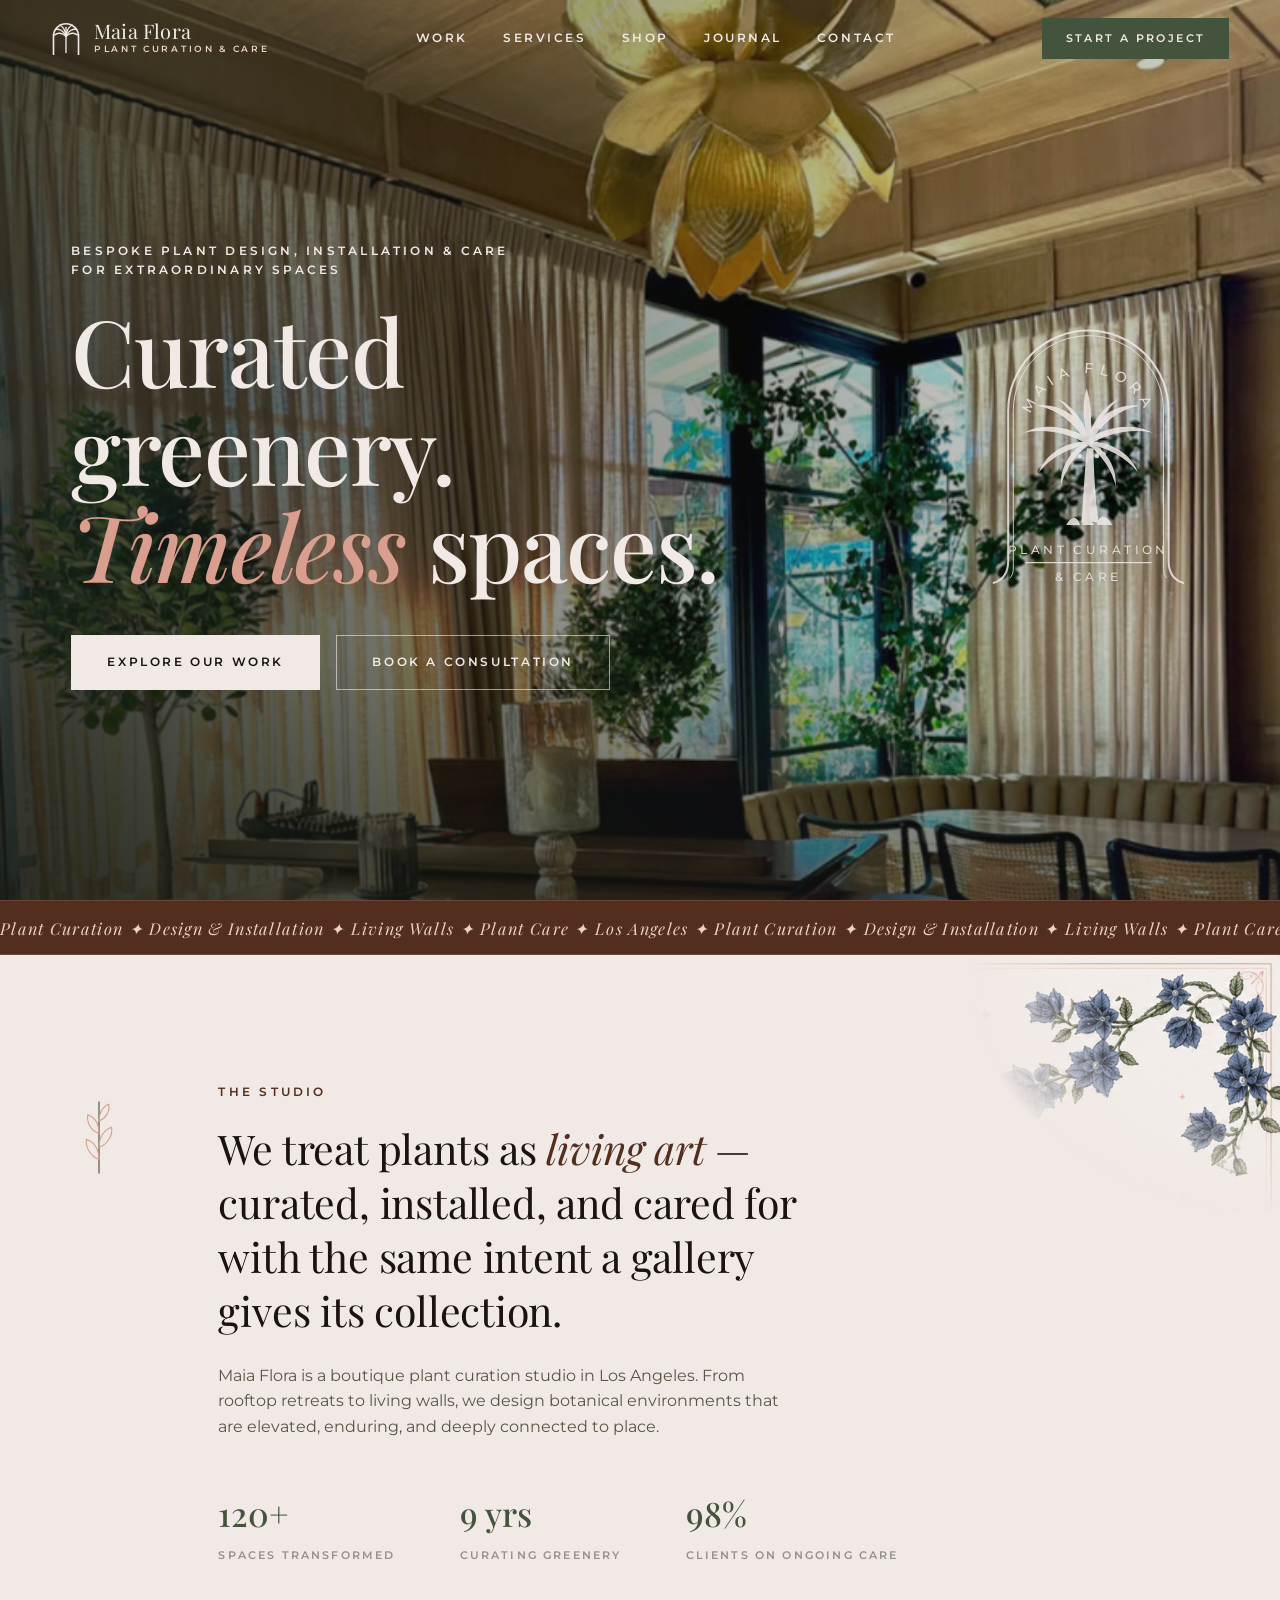
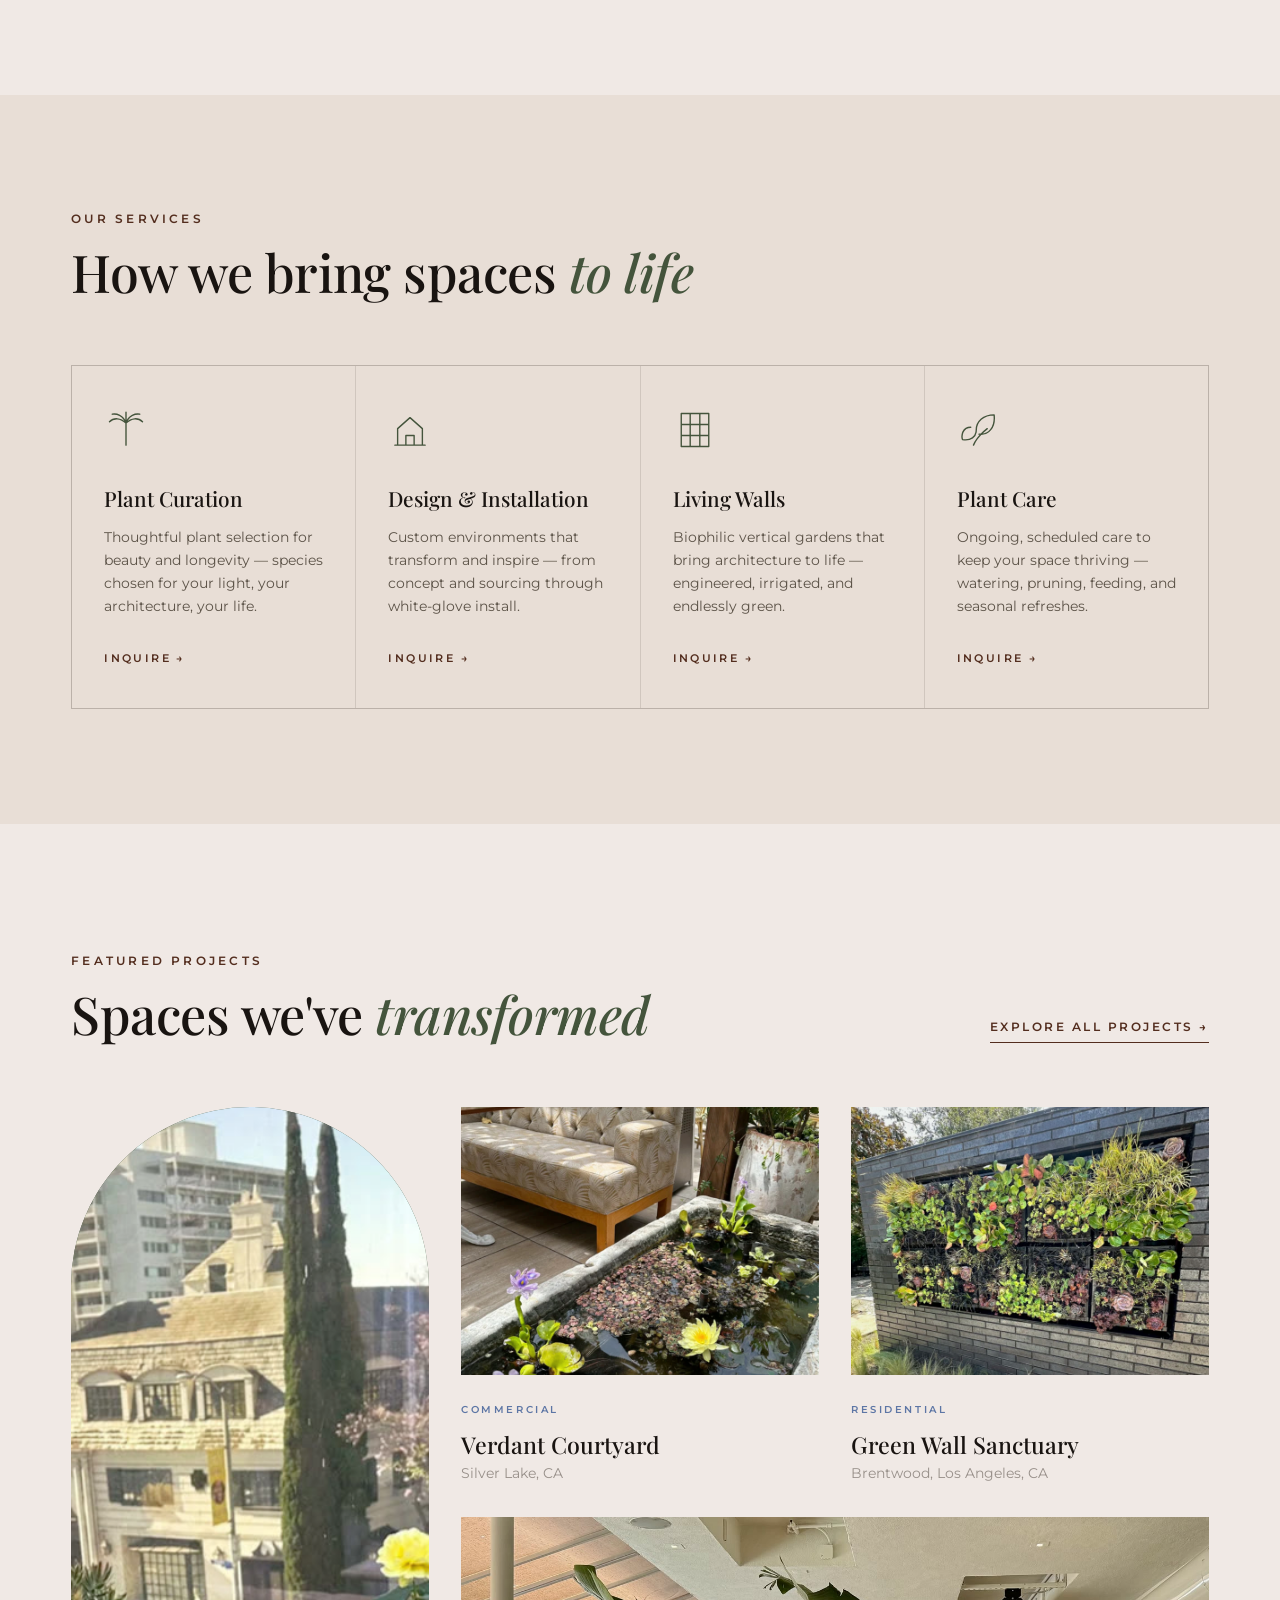
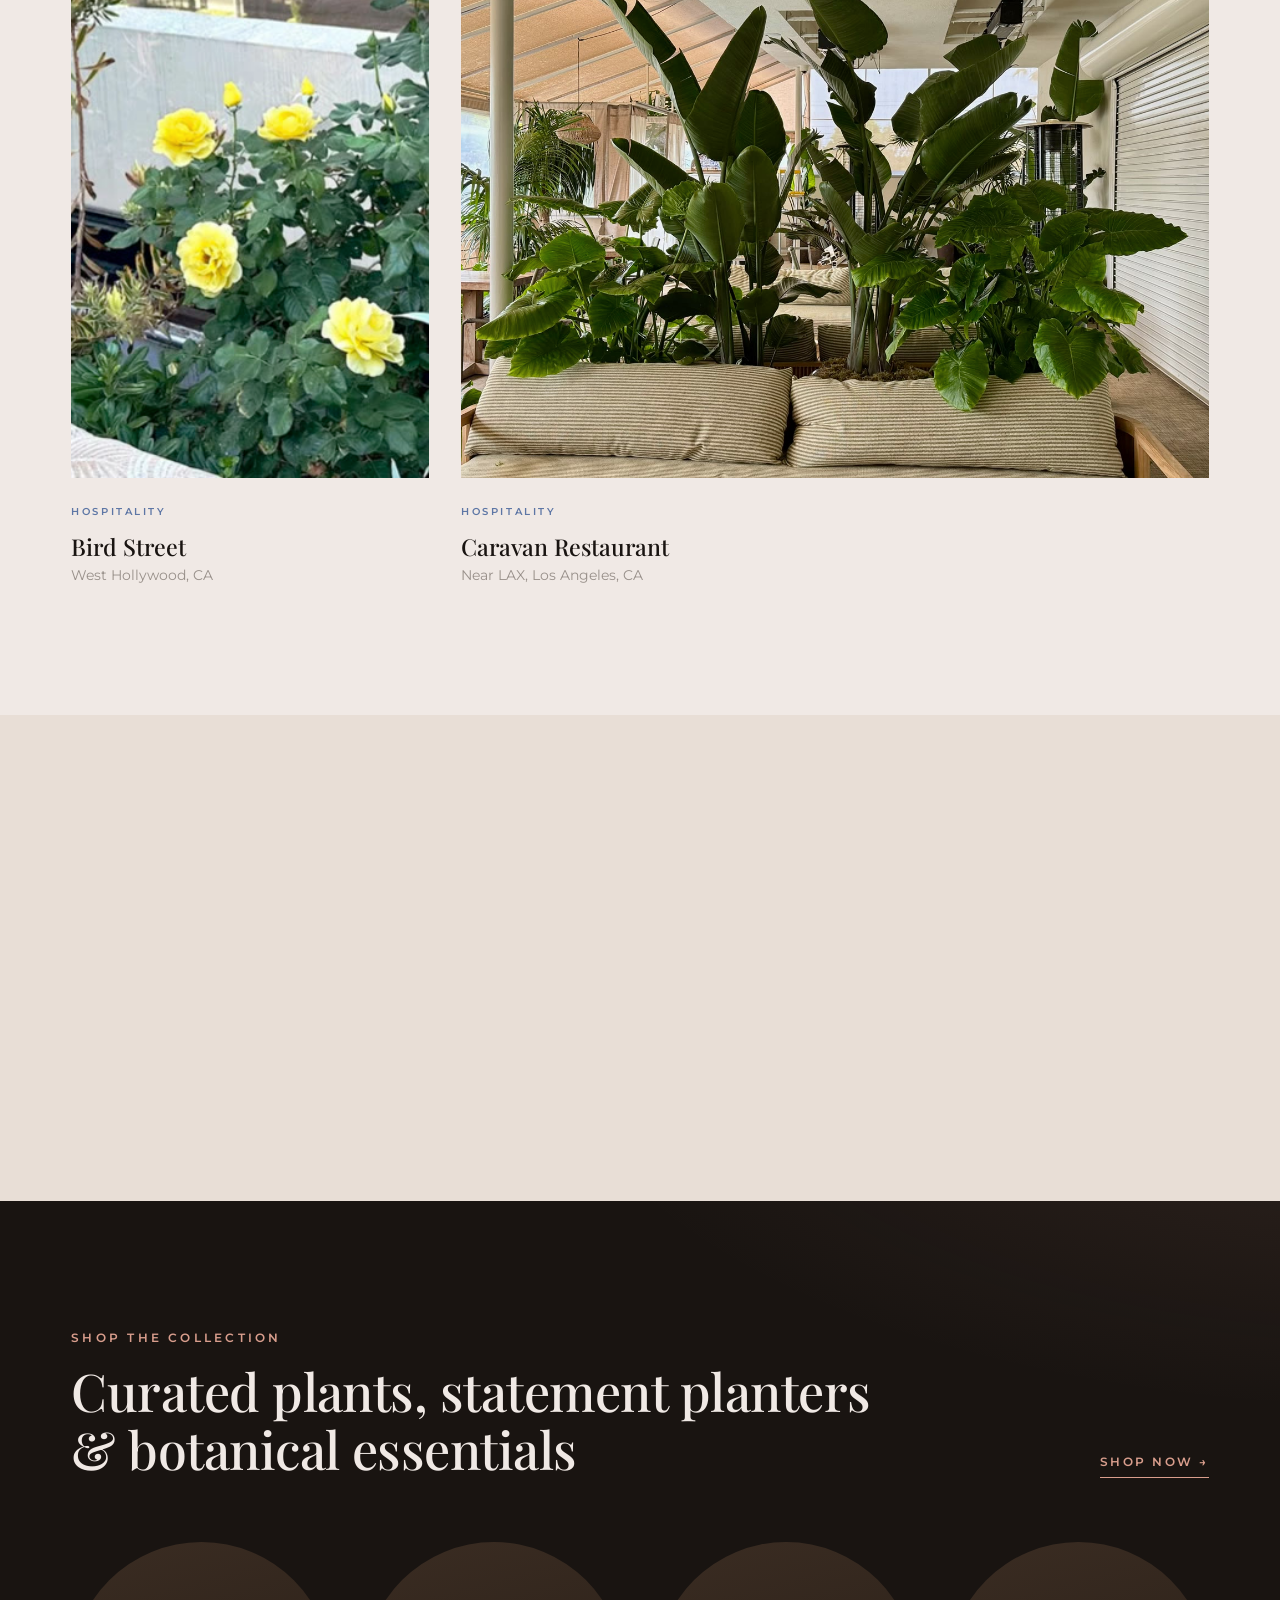
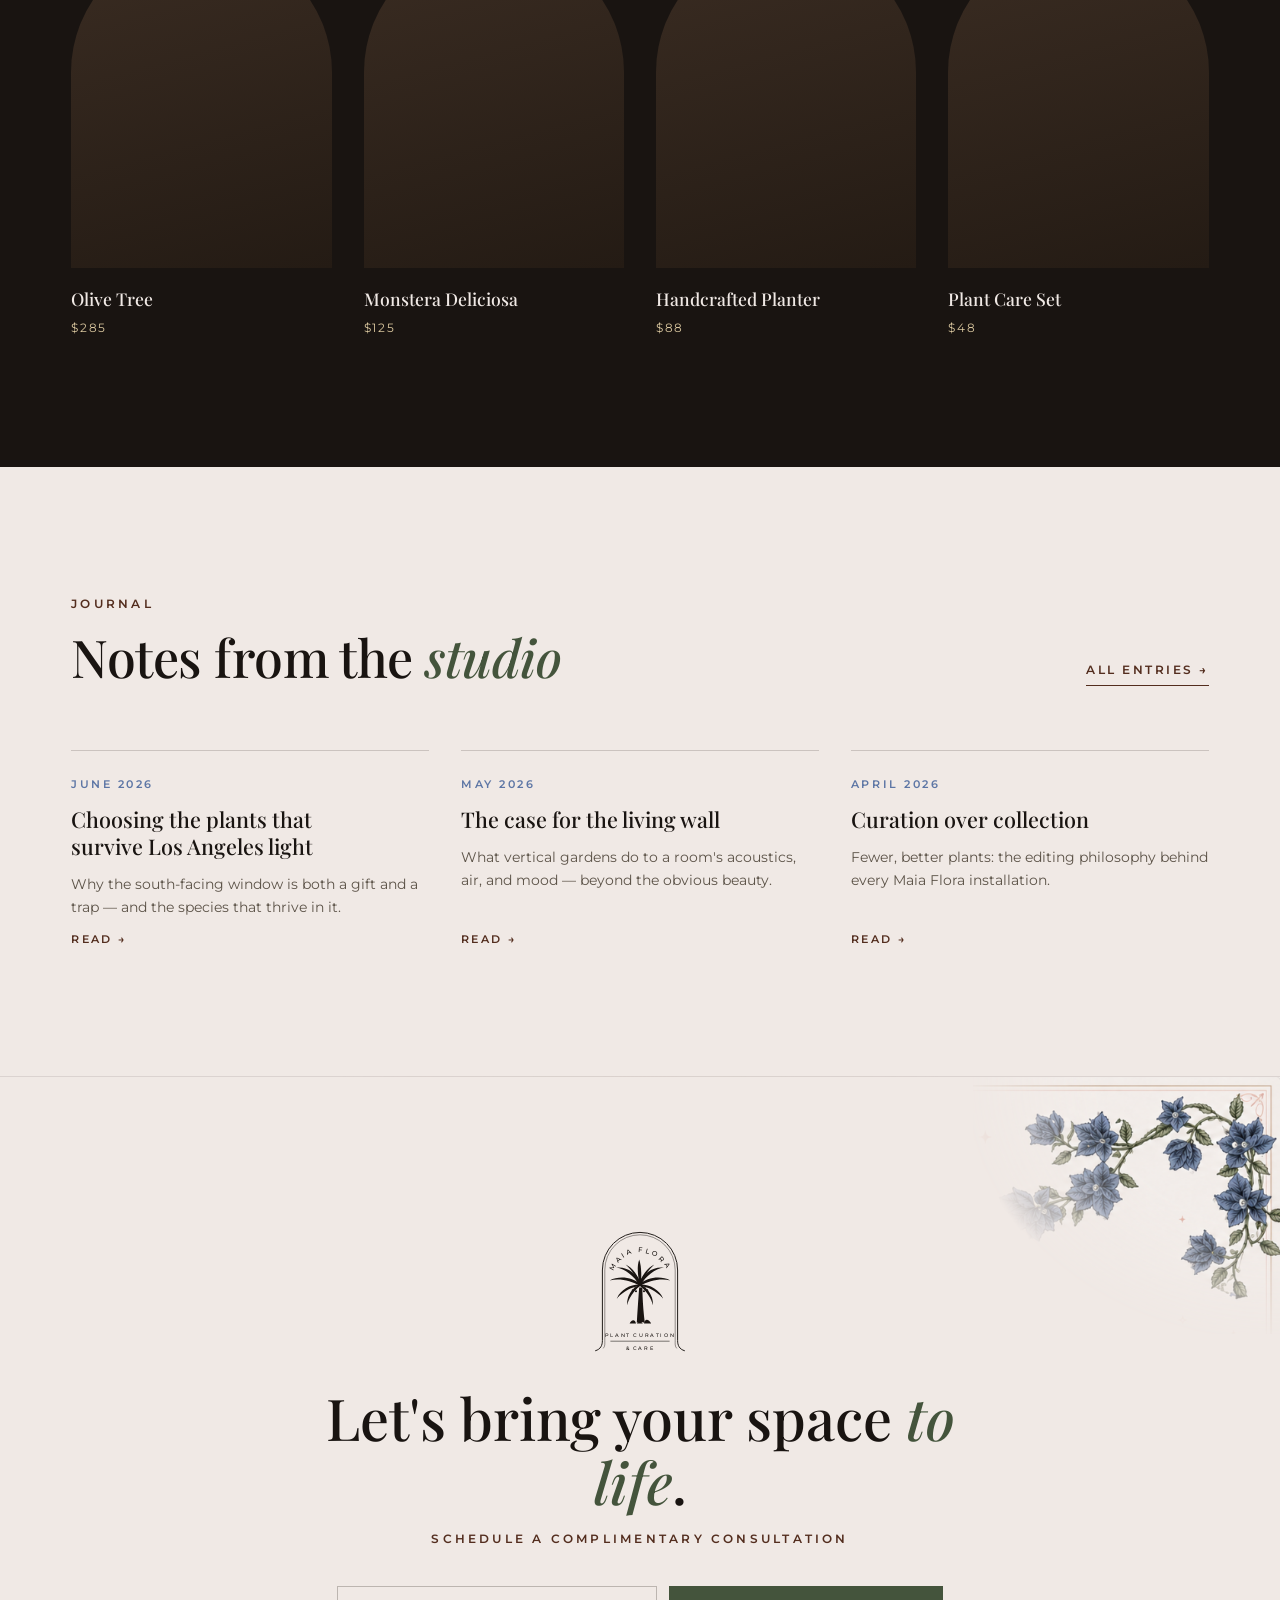
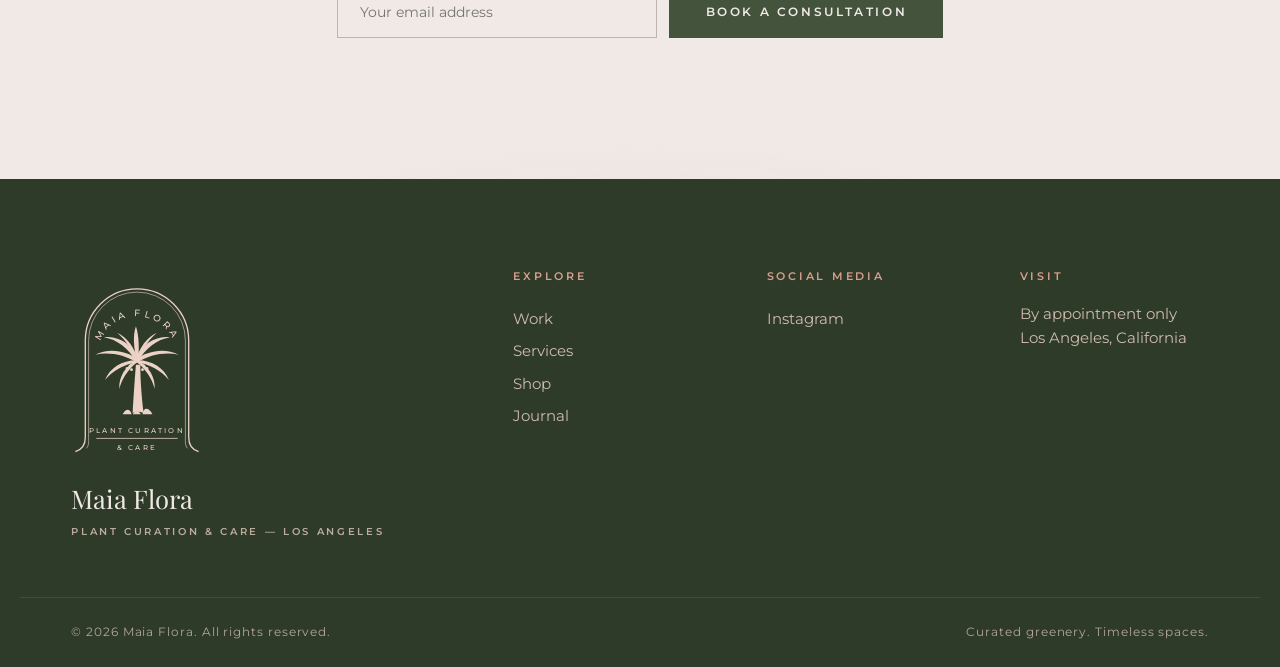
==== index.html @ 41321fb3 "Deploy Maia Flora site — 2026-08-03 21:53" ====
<!DOCTYPE html>
<html lang="en">
<head>
<meta charset="UTF-8">
<meta name="viewport" content="width=device-width, initial-scale=1.0">
<title>Maia Flora — Plant Curation &amp; Care</title>
<meta name="description" content="Bespoke plant design, installation & care for extraordinary spaces. Los Angeles plant curation studio.">
<link rel="preconnect" href="https://fonts.googleapis.com">
<link rel="preconnect" href="https://fonts.gstatic.com" crossorigin>
<link href="https://fonts.googleapis.com/css2?family=Playfair+Display:ital,wght@0,400;0,500;0,600;1,400;1,500&family=Montserrat:wght@400;500;600&display=swap" rel="stylesheet">
<link rel="stylesheet" href="css/style.css?v=11">
<link rel="icon" type="image/svg+xml" href='data:image/svg+xml,<svg xmlns="http://www.w3.org/2000/svg" viewBox="0 0 48 60"><path d="M4 56 V26 A20 20 0 0 1 44 26 V56" fill="none" stroke="%236b3324" stroke-width="3"/><line x1="24" y1="52" x2="24" y2="26" stroke="%236b3324" stroke-width="3"/><path d="M24 26 C18 20 10 20 6 24 M24 26 C30 20 38 20 42 24 M24 26 C20 16 12 14 8 15 M24 26 C28 16 36 14 40 15 M24 26 C23 16 18 10 14 8 M24 26 C25 16 30 10 34 8 M24 26 L24 12" stroke="%236b3324" stroke-width="2.4" fill="none" stroke-linecap="round"/></svg>'>
</head>
<body>

<!-- ═══════════ SVG ASSET LIBRARY ═══════════ -->
<svg width="0" height="0" style="position:absolute" aria-hidden="true">
  <defs>
    <!-- Full brand badge: arch, arched wordmark, palm, descriptor -->
    <symbol id="mf-badge" viewBox="0 0 240 352">
      <path d="M8 332 C22 328 26 318 26 306 L26 130 A94 94 0 0 1 214 130 L214 306 C214 318 218 328 232 332" fill="none" stroke="currentColor" stroke-width="2.4"/>
      <path d="M28 326 C33 321 32 314 32 306 L32 130 A88 88 0 0 1 208 130 L208 306 C208 314 207 321 212 326" fill="none" stroke="currentColor" stroke-width="1.1"/>
      <path id="mf-arc" d="M48 158 A72 72 0 0 1 192 158" fill="none"/>
      <text font-family="Montserrat, sans-serif" font-size="17" font-weight="500" letter-spacing="6" fill="currentColor">
        <textPath href="#mf-arc" startOffset="50%" text-anchor="middle">MAIA FLORA</textPath>
      </text>
      <g fill="currentColor">
        <path d="M120 170 C104 144 84 128 60 124 C86 120 112 138 122 162 Z"/>
        <path d="M120 170 C98 156 68 150 44 156 C70 142 104 150 120 164 Z"/>
        <path d="M120 170 C100 172 76 184 62 202 C70 180 94 166 118 166 Z"/>
        <path d="M120 170 C104 182 92 200 88 218 C86 196 100 176 116 168 Z"/>
        <path d="M120 170 C136 144 156 128 180 124 C154 120 128 138 118 162 Z"/>
        <path d="M120 170 C142 156 172 150 196 156 C170 142 136 150 120 164 Z"/>
        <path d="M120 170 C140 172 164 184 178 202 C170 180 146 166 122 166 Z"/>
        <path d="M120 170 C136 182 148 200 152 218 C154 196 140 176 124 168 Z"/>
        <path d="M120 170 C114 142 112 122 118 104 C124 122 124 146 122 170 Z"/>
        <path d="M120 170 C110 146 100 130 84 116 C102 124 116 144 122 166 Z"/>
        <path d="M120 170 C130 146 140 130 156 116 C138 124 124 144 118 166 Z"/>
        <circle cx="108" cy="176" r="3"/><circle cx="102" cy="181" r="2.6"/><circle cx="110" cy="183" r="2.6"/>
        <circle cx="132" cy="176" r="3"/><circle cx="138" cy="181" r="2.6"/><circle cx="130" cy="183" r="2.6"/>
        <path d="M112 262 C114 230 116 198 118 174 L126 174 C126 198 128 230 132 262 C125 259 119 259 112 262 Z"/>
        <path d="M94 264 C100 252 108 254 110 264 Z"/>
        <path d="M130 264 C132 250 142 252 148 264 Z"/>
        <path d="M112 264 C117 257 123 257 127 264 Z"/>
      </g>
      <text x="120" y="298" font-family="Montserrat, sans-serif" font-size="13.5" font-weight="500" letter-spacing="4" text-anchor="middle" fill="currentColor">PLANT CURATION</text>
      <line x1="46" y1="308" x2="194" y2="308" stroke="currentColor" stroke-width="1.4"/>
      <text x="120" y="330" font-family="Montserrat, sans-serif" font-size="13.5" font-weight="500" letter-spacing="4" text-anchor="middle" fill="currentColor">&amp; CARE</text>
    </symbol>

  </defs>
</svg>

<!-- ═══════════ PRELOADER ═══════════ -->
<div class="preloader" id="preloader" aria-hidden="true">
  <div class="preloader__mark">
    <svg class="badge badge--preloader"><use href="#mf-badge"/></svg>
  </div>
</div>

<!-- ═══════════ NAV ═══════════ -->
<header class="nav" id="nav">
  <a href="#top" class="nav__brand">
    <svg viewBox="0 0 48 60" class="arch-mark" aria-hidden="true">
      <path class="arch-line" d="M4 56 V26 A20 20 0 0 1 44 26 V56" fill="none"/>
      <g class="palm-lines">
        <line x1="24" y1="52" x2="24" y2="26"/>
        <path d="M24 26 C18 20 10 20 6 24"/>
        <path d="M24 26 C30 20 38 20 42 24"/>
        <path d="M24 26 C20 16 12 14 8 15"/>
        <path d="M24 26 C28 16 36 14 40 15"/>
        <path d="M24 26 C23 16 18 10 14 8"/>
        <path d="M24 26 C25 16 30 10 34 8"/>
        <line x1="24" y1="26" x2="24" y2="12"/>
      </g>
    </svg>
    <span class="nav__brand-text">
      <span class="nav__brand-name">Maia Flora</span>
      <span class="nav__brand-tag">Plant Curation &amp; Care</span>
    </span>
  </a>
  <nav class="nav__links" id="navLinks" aria-label="Primary">
    <a href="#work">Work</a>
    <a href="#services">Services</a>
    <a href="#shop">Shop</a>
    <a href="#journal">Journal</a>
    <a href="#contact">Contact</a>
  </nav>
  <div class="nav__actions">
    <a href="#contact" class="btn btn--solid btn--sm">Start a Project</a>
    <button class="nav__burger" id="navBurger" aria-label="Open menu" aria-expanded="false">
      <span></span><span></span>
    </button>
  </div>
</header>

<main id="top">

<!-- ═══════════ HERO ═══════════ -->
<section class="hero">
  <div class="hero__media" id="heroMedia">
    <img src="img/hero-lounge.jpg"
         alt="Warm dining lounge with curated trees and a gold lotus chandelier" onerror="this.remove()">
    <div class="hero__scrim"></div>
  </div>
  <div class="hero__inner">
    <p class="eyebrow eyebrow--light reveal">Bespoke plant design, installation &amp; care<br>for extraordinary spaces</p>
    <h1 class="hero__title reveal">Curated greenery.<br><em>Timeless</em> spaces.</h1>
    <div class="hero__cta reveal">
      <a href="#work" class="btn btn--light">Explore Our Work</a>
      <a href="#contact" class="btn btn--ghost-light">Book a Consultation</a>
    </div>
  </div>
  <div class="hero__badge" aria-hidden="true">
    <svg class="badge badge--hero"><use href="#mf-badge"/></svg>
  </div>
  <div class="hero__scroll" aria-hidden="true"><span></span></div>
</section>

<!-- ═══════════ MARQUEE ═══════════ -->
<div class="marquee" aria-hidden="true">
  <div class="marquee__track">
    <span>Plant Curation ✦ Design &amp; Installation ✦ Living Walls ✦ Plant Care ✦ Los Angeles ✦&nbsp;</span>
    <span>Plant Curation ✦ Design &amp; Installation ✦ Living Walls ✦ Plant Care ✦ Los Angeles ✦&nbsp;</span>
  </div>
</div>

<!-- ═══════════ MANIFESTO ═══════════ -->
<section class="manifesto">
  <img class="vine vine--manifesto" src="img/vine.png" alt="" aria-hidden="true">
  <div class="container manifesto__grid">
    <div class="manifesto__ornament reveal" aria-hidden="true">
      <svg viewBox="0 0 80 120" class="sprig">
        <path d="M40 115 C40 80 40 45 40 12" />
        <path d="M40 95 C28 90 20 78 22 66 C34 70 40 82 40 95Z"/>
        <path d="M40 78 C52 73 60 61 58 49 C46 53 40 65 40 78Z"/>
        <path d="M40 58 C28 53 22 42 24 31 C35 35 40 46 40 58Z"/>
        <path d="M40 40 C50 36 56 26 54 16 C45 19 40 29 40 40Z"/>
      </svg>
    </div>
    <div class="manifesto__body">
      <p class="eyebrow reveal">The Studio</p>
      <h2 class="manifesto__text reveal">We treat plants as <em>living art</em> — curated, installed, and cared for with the same intent a gallery gives its collection.</h2>
      <p class="manifesto__sub reveal">Maia Flora is a boutique plant curation studio in Los Angeles. From rooftop retreats to living walls, we design botanical environments that are elevated, enduring, and deeply connected to place.</p>
      <div class="manifesto__stats reveal">
        <div><strong>120+</strong><span>Spaces transformed</span></div>
        <div><strong>9 yrs</strong><span>Curating greenery</span></div>
        <div><strong>98%</strong><span>Clients on ongoing care</span></div>
      </div>
    </div>
  </div>
</section>

<!-- ═══════════ SERVICES ═══════════ -->
<section class="services" id="services">
  <div class="container">
    <div class="section-head reveal">
      <p class="eyebrow">Our Services</p>
      <h2 class="section-title">How we bring spaces <em>to life</em></h2>
    </div>
    <div class="services__grid">
      <article class="service reveal">
        <div class="service__icon" aria-hidden="true">
          <svg viewBox="0 0 64 64"><path d="M32 54 V22 M32 22 C24 14 14 14 8 20 M32 22 C40 14 50 14 56 20 M32 22 C28 10 18 8 12 9 M32 22 C36 10 46 8 52 9 M32 22 L32 6"/></svg>
        </div>
        <h3>Plant Curation</h3>
        <p>Thoughtful plant selection for beauty and longevity — species chosen for your light, your architecture, your life.</p>
        <a class="service__link" href="inquire-plant-curation.html">Inquire<span aria-hidden="true"> →</span></a>
      </article>
      <article class="service reveal">
        <div class="service__icon" aria-hidden="true">
          <svg viewBox="0 0 64 64"><path d="M10 54 H54 M14 54 V30 L32 14 L50 30 V54 M26 54 V40 H38 V54"/></svg>
        </div>
        <h3>Design &amp; Installation</h3>
        <p>Custom environments that transform and inspire — from concept and sourcing through white-glove install.</p>
        <a class="service__link" href="inquire-design-installation.html">Inquire<span aria-hidden="true"> →</span></a>
      </article>
      <article class="service reveal">
        <div class="service__icon" aria-hidden="true">
          <svg viewBox="0 0 64 64"><path d="M12 8 H52 V56 H12 Z M12 24 H52 M12 40 H52 M25 8 V56 M39 8 V56"/></svg>
        </div>
        <h3>Living Walls</h3>
        <p>Biophilic vertical gardens that bring architecture to life — engineered, irrigated, and endlessly green.</p>
        <a class="service__link" href="inquire-living-walls.html">Inquire<span aria-hidden="true"> →</span></a>
      </article>
      <article class="service reveal">
        <div class="service__icon" aria-hidden="true">
          <svg viewBox="0 0 64 64"><path d="M20 28 C8 28 6 40 8 46 C20 48 28 42 28 32 M28 32 C28 20 38 10 54 10 C56 28 46 40 32 38 M24 54 C28 44 34 38 44 30"/></svg>
        </div>
        <h3>Plant Care</h3>
        <p>Ongoing, scheduled care to keep your space thriving — watering, pruning, feeding, and seasonal refreshes.</p>
        <a class="service__link" href="inquire-plant-care.html">Inquire<span aria-hidden="true"> →</span></a>
      </article>
    </div>
  </div>
</section>

<!-- ═══════════ FEATURED PROJECTS ═══════════ -->
<section class="work" id="work">
  <div class="container">
    <div class="section-head section-head--row reveal">
      <div>
        <p class="eyebrow">Featured Projects</p>
        <h2 class="section-title">Spaces we've <em>transformed</em></h2>
      </div>
      <a href="#contact" class="text-link">Explore all projects <span aria-hidden="true">→</span></a>
    </div>
    <div class="work__grid">
      <a href="project-bird-street.html" class="project project--tall reveal">
        <div class="project__media">
          <img src="img/bird-street.jpg" alt="Rooftop terrace with yellow roses overlooking the city" loading="lazy" onerror="this.remove()">
        </div>
        <div class="project__meta">
          <span class="project__tag">Hospitality</span>
          <h3>Bird Street</h3>
          <p>West Hollywood, CA</p>
        </div>
      </a>
      <a href="project-verdant-courtyard.html" class="project reveal">
        <div class="project__media">
          <img src="img/verdant-courtyard.jpg" alt="Courtyard water garden with lilies beside a banquette" loading="lazy" onerror="this.remove()">
        </div>
        <div class="project__meta">
          <span class="project__tag">Commercial</span>
          <h3>Verdant Courtyard</h3>
          <p>Silver Lake, CA</p>
        </div>
      </a>
      <a href="project-green-wall-sanctuary.html" class="project reveal">
        <div class="project__media">
          <img src="img/green-wall.jpg" alt="Succulent living wall set into a dark brick facade" loading="lazy" onerror="this.remove()">
        </div>
        <div class="project__meta">
          <span class="project__tag">Residential</span>
          <h3>Green Wall Sanctuary</h3>
          <p>Brentwood, Los Angeles, CA</p>
        </div>
      </a>
      <a href="project-caravan-restaurant.html" class="project project--wide reveal">
        <div class="project__media">
          <img src="img/caravan-restaurant.jpg" alt="Giant birds of paradise rising from striped banquettes on the covered terrace" loading="lazy" onerror="this.remove()">
        </div>
        <div class="project__meta">
          <span class="project__tag">Hospitality</span>
          <h3>Caravan Restaurant</h3>
          <p>Near LAX, Los Angeles, CA</p>
        </div>
      </a>
    </div>
  </div>
</section>

<!-- ═══════════ TESTIMONIAL ═══════════ -->
<section class="quote">
  <div class="container quote__inner reveal">
    <svg viewBox="0 0 80 120" class="sprig sprig--quote" aria-hidden="true">
      <path d="M40 115 C40 80 40 45 40 12" />
      <path d="M40 95 C28 90 20 78 22 66 C34 70 40 82 40 95Z"/>
      <path d="M40 78 C52 73 60 61 58 49 C46 53 40 65 40 78Z"/>
      <path d="M40 58 C28 53 22 42 24 31 C35 35 40 46 40 58Z"/>
      <path d="M40 40 C50 36 56 26 54 16 C45 19 40 29 40 40Z"/>
    </svg>
    <blockquote>
      <p>“Maia Flora transformed our space into something <em>alive and extraordinary</em>.”</p>
      <cite><strong>Jessica R.</strong> — Homeowner, CA</cite>
    </blockquote>
  </div>
</section>

<!-- ═══════════ SHOP ═══════════ -->
<section class="shop" id="shop">
  <div class="container">
    <div class="shop__head reveal">
      <div>
        <p class="eyebrow eyebrow--rose">Shop the Collection</p>
        <h2 class="section-title section-title--light">Curated plants, statement planters<br>&amp; botanical essentials</h2>
      </div>
      <a href="#contact" class="text-link text-link--light">Shop now <span aria-hidden="true">→</span></a>
    </div>
    <div class="shop__grid">
      <a href="#contact" class="product reveal">
        <div class="product__media">
          <img src="https://images.unsplash.com/photo-1526397751294-331021109fbd?auto=format&fit=crop&w=800&q=80" alt="Sculptural potted specimen tree" loading="lazy" onerror="this.remove()">
        </div>
        <h3>Olive Tree</h3><span class="product__price">$285</span>
      </a>
      <a href="#contact" class="product reveal">
        <div class="product__media">
          <img src="https://images.unsplash.com/photo-1614594975525-e45190c55d0b?auto=format&fit=crop&w=800&q=80" alt="Monstera deliciosa" loading="lazy" onerror="this.remove()">
        </div>
        <h3>Monstera Deliciosa</h3><span class="product__price">$125</span>
      </a>
      <a href="#contact" class="product reveal">
        <div class="product__media">
          <img src="https://images.unsplash.com/photo-1611211232932-da3113c5b960?auto=format&fit=crop&w=800&q=80" alt="Handcrafted ceramic planter" loading="lazy" onerror="this.remove()">
        </div>
        <h3>Handcrafted Planter</h3><span class="product__price">$88</span>
      </a>
      <a href="#contact" class="product reveal">
        <div class="product__media">
          <img src="https://images.unsplash.com/photo-1608571423902-eed4a5ad8108?auto=format&fit=crop&w=800&q=80" alt="Amber apothecary bottle in palm-leaf shadow" loading="lazy" onerror="this.remove()">
        </div>
        <h3>Plant Care Set</h3><span class="product__price">$48</span>
      </a>
    </div>
  </div>
</section>

<!-- ═══════════ JOURNAL ═══════════ -->
<section class="journal" id="journal">
  <div class="container">
    <div class="section-head section-head--row reveal">
      <div>
        <p class="eyebrow">Journal</p>
        <h2 class="section-title">Notes from the <em>studio</em></h2>
      </div>
      <a href="#contact" class="text-link">All entries <span aria-hidden="true">→</span></a>
    </div>
    <div class="journal__grid">
      <a href="journal-los-angeles-light.html" class="entry reveal">
        <span class="entry__date">June 2026</span>
        <h3>Choosing the plants that survive Los Angeles light</h3>
        <p>Why the south-facing window is both a gift and a trap — and the species that thrive in it.</p>
        <span class="entry__more">Read<span aria-hidden="true"> →</span></span>
      </a>
      <a href="journal-living-wall.html" class="entry reveal">
        <span class="entry__date">May 2026</span>
        <h3>The case for the living wall</h3>
        <p>What vertical gardens do to a room's acoustics, air, and mood — beyond the obvious beauty.</p>
        <span class="entry__more">Read<span aria-hidden="true"> →</span></span>
      </a>
      <a href="journal-curation-over-collection.html" class="entry reveal">
        <span class="entry__date">April 2026</span>
        <h3>Curation over collection</h3>
        <p>Fewer, better plants: the editing philosophy behind every Maia Flora installation.</p>
        <span class="entry__more">Read<span aria-hidden="true"> →</span></span>
      </a>
    </div>
  </div>
</section>

<!-- ═══════════ CTA ═══════════ -->
<section class="cta" id="contact">
  <img class="vine vine--cta" src="img/vine.png" alt="" aria-hidden="true">
  <div class="cta__inner container reveal">
    <svg class="badge badge--cta" aria-hidden="true"><use href="#mf-badge"/></svg>
    <h2 class="cta__title">Let's bring your space <em>to life</em>.</h2>
    <p class="eyebrow">Schedule a complimentary consultation</p>
    <form class="cta__form" data-mf-form data-subject="Consultation request — maiaflorala.com">
      <input type="text" name="_honey" tabindex="-1" autocomplete="off" aria-hidden="true" style="position:absolute;left:-9999px">
      <input type="email" name="email" required placeholder="Your email address" aria-label="Email address">
      <button type="submit" class="btn btn--solid">Book a Consultation</button>
    </form>
  </div>
</section>

</main>

<!-- ═══════════ FOOTER ═══════════ -->
<footer class="footer">
  <div class="container footer__grid">
    <div class="footer__brand">
      <svg class="badge badge--footer" aria-hidden="true"><use href="#mf-badge"/></svg>
      <p class="footer__name">Maia Flora</p>
      <p class="footer__tag">Plant Curation &amp; Care — Los Angeles</p>
    </div>
    <nav class="footer__col" aria-label="Explore">
      <h4>Explore</h4>
      <a href="#work">Work</a>
      <a href="#services">Services</a>
      <a href="#shop">Shop</a>
      <a href="#journal">Journal</a>
    </nav>
    <nav class="footer__col" aria-label="Social media">
      <h4>Social Media</h4>
      <a href="https://www.instagram.com/maiaflorala/" target="_blank" rel="noopener">Instagram</a>
    </nav>
    <div class="footer__col">
      <h4>Visit</h4>
      <p>By appointment only<br>Los Angeles, California</p>
    </div>
  </div>
  <div class="container footer__base">
    <span>© 2026 Maia Flora. All rights reserved.</span>
    <span>Curated greenery. Timeless spaces.</span>
  </div>
</footer>

<script src="js/main.js?v=9"></script>
</body>
</html>
---- css/style.css ----
/* ═══════════════════════════════════════════════════════
   MAIA FLORA — Plant Curation & Care
   Editorial luxury · botanical green + bougainvillea pink
   Playfair Display (serif) · Montserrat (sans)
   ═══════════════════════════════════════════════════════ */

:root {
  /* Brand palette — matched to the Maia Flora color board */
  --paper:      #f0e9e5;   /* warm cream ground — matched to the vine artwork's paper */
  --paper-deep: #e8ded6;
  --ink:        #191411;   /* swatch 1 — near-black */
  --espresso:   #532d1e;   /* swatch 2 — dark mahogany brown */
  --stone:      #98908a;   /* swatch 3 — warm gray */
  --sand:       #d9c69e;   /* swatch 4 — sand */
  --blue:       #5d76a5;   /* swatch 5 — dusty cornflower blue */
  --green:      #44543c;   /* botanical green (brand caption) */
  --green-deep: #2e3b29;
  --rose:       #d99e8d;   /* bougainvillea pink (brand caption) */
  --rose-soft:  #ecd2c6;
  --dark:       #191411;   /* shop section ground — swatch 1 */

  --serif: 'Playfair Display', 'Georgia', serif;
  --sans:  'Montserrat', 'Helvetica Neue', sans-serif;

  --ease: cubic-bezier(.22,.8,.3,1);
  --gutter: clamp(1.25rem, 4vw, 4rem);
}

* { margin: 0; padding: 0; box-sizing: border-box; }
html { scroll-behavior: smooth; }
body {
  font-family: var(--sans);
  background: var(--paper);
  color: var(--ink);
  line-height: 1.6;
  font-size: 16px;
  -webkit-font-smoothing: antialiased;
}
::selection { background: var(--rose); color: var(--ink); }
img { display: block; width: 100%; height: 100%; object-fit: cover; }
a { color: inherit; text-decoration: none; }

.container { max-width: 1240px; margin: 0 auto; padding-inline: var(--gutter); }

/* ── Type primitives ─────────────────────────────── */
.eyebrow {
  font-family: var(--sans);
  font-size: .72rem;
  font-weight: 600;
  letter-spacing: .28em;
  text-transform: uppercase;
  color: var(--espresso);
}
.eyebrow--light { color: var(--paper); opacity: .92; }
.eyebrow--rose  { color: var(--rose); }

.section-title {
  font-family: var(--serif);
  font-weight: 500;
  font-size: clamp(2rem, 4.2vw, 3.25rem);
  line-height: 1.12;
  letter-spacing: -.01em;
  margin-top: .9rem;
}
.section-title em { font-style: italic; color: var(--green); }
.section-title--light { color: var(--paper); }
.section-title--light em { color: var(--rose); }

.section-head { margin-bottom: clamp(2.5rem, 5vw, 4.5rem); }
.section-head--row {
  display: flex; align-items: flex-end; justify-content: space-between; gap: 2rem;
  flex-wrap: wrap;
}

.text-link {
  font-size: .78rem; font-weight: 600; letter-spacing: .2em; text-transform: uppercase;
  color: var(--espresso); border-bottom: 1px solid currentColor; padding-bottom: .35rem;
  transition: color .3s var(--ease);
}
.text-link:hover { color: var(--green); }
.text-link--light { color: var(--rose); }
.text-link--light:hover { color: var(--paper); }

/* ── Buttons ─────────────────────────────────────── */
.btn {
  display: inline-block;
  font-family: var(--sans);
  font-size: .74rem; font-weight: 600;
  letter-spacing: .22em; text-transform: uppercase;
  padding: 1.05rem 2.2rem;
  border: 1px solid transparent;
  cursor: pointer;
  transition: background .35s var(--ease), color .35s var(--ease), border-color .35s var(--ease), transform .35s var(--ease);
}
.btn:hover { transform: translateY(-2px); }
.btn--sm { padding: .7rem 1.4rem; font-size: .68rem; }
.btn--solid { background: var(--green); color: var(--paper); }
.btn--solid:hover { background: var(--green-deep); }
.btn--light { background: var(--paper); color: var(--ink); }
.btn--light:hover { background: var(--rose-soft); }
.btn--ghost-light { border-color: rgba(246,240,230,.6); color: var(--paper); }
.btn--ghost-light:hover { border-color: var(--paper); background: rgba(246,240,230,.12); }

/* ── Arch / palm mark (nav mini-mark) ────────────── */
.arch-mark { width: 34px; height: auto; flex-shrink: 0; }
.arch-mark .arch-line { stroke: var(--espresso); stroke-width: 2.6; }
.arch-mark .palm-lines line,
.arch-mark .palm-lines path { stroke: var(--espresso); stroke-width: 2.2; fill: none; stroke-linecap: round; }

/* ── Brand badge (full logo) ─────────────────────── */
.badge { display: block; aspect-ratio: 240 / 352; height: auto; }
.badge--preloader { width: 150px; color: var(--paper); animation: fadeUp 1.1s var(--ease) both; }
.badge--hero { width: clamp(150px, 16vw, 210px); color: var(--paper); }
.badge--cta { width: 96px; margin-inline: auto; color: var(--ink); }
.badge--footer { width: 132px; color: var(--rose-soft); }

/* ── Vine ornament (original brand artwork, untouched) ──
   Anchored to a section's top-right corner — the artwork was drawn
   as a corner piece. Only its two CUT edges (left/bottom) are
   feathered into the page so the crop boundary never shows. */
.vine {
  position: absolute; top: 0; right: 0; height: auto; pointer-events: none;
  -webkit-mask-image: radial-gradient(140% 140% at 100% 0%, #000 42%, transparent 74%);
  mask-image: radial-gradient(140% 140% at 100% 0%, #000 42%, transparent 74%);
}
.vine--manifesto { width: clamp(200px, 24vw, 330px); }
.vine--cta { width: clamp(200px, 24vw, 340px); }
.manifesto, .cta { position: relative; overflow: hidden; }

/* ── Botanical sprig ornament ────────────────────── */
.sprig { width: 56px; height: auto; }
.sprig path { stroke: var(--rose); stroke-width: 1.6; fill: none; }
.sprig path:first-child { stroke: var(--green); }

/* ── Preloader ───────────────────────────────────── */
.preloader {
  position: fixed; inset: 0; z-index: 100;
  background: var(--green-deep);
  display: grid; place-items: center;
  transition: opacity .7s var(--ease), visibility .7s;
}
.preloader--done { opacity: 0; visibility: hidden; }
.preloader__mark { display: grid; place-items: center; }
@keyframes fadeUp { from { opacity: 0; transform: translateY(14px); } to { opacity: 1; transform: none; } }

/* ── Nav ─────────────────────────────────────────── */
.nav {
  position: fixed; top: 0; left: 0; right: 0; z-index: 50;
  display: flex; align-items: center; justify-content: space-between;
  gap: 2rem;
  padding: 1.1rem var(--gutter);
  transition: background .4s var(--ease), box-shadow .4s var(--ease), padding .4s var(--ease);
}
.nav--scrolled {
  background: rgba(246,240,230,.92);
  backdrop-filter: blur(12px);
  box-shadow: 0 1px 0 rgba(33,26,19,.08);
  padding-block: .7rem;
}
.nav__brand { display: flex; align-items: center; gap: .8rem; white-space: nowrap; }
.nav .arch-mark { width: 30px; }
.nav__brand-name { font-family: var(--serif); font-size: 1.25rem; letter-spacing: .01em; display: block; line-height: 1.1; }
.nav__brand-tag { font-size: .56rem; font-weight: 600; letter-spacing: .3em; text-transform: uppercase; color: var(--espresso); display: block; }
.nav:not(.nav--scrolled):not(.nav--open) .nav__brand-name,
.nav:not(.nav--scrolled):not(.nav--open) .nav__links a { color: var(--paper); }
.nav:not(.nav--scrolled):not(.nav--open) .nav__brand-tag { color: var(--rose-soft); }
.nav:not(.nav--scrolled):not(.nav--open) .arch-mark .arch-line,
.nav:not(.nav--scrolled):not(.nav--open) .arch-mark .palm-lines line,
.nav:not(.nav--scrolled):not(.nav--open) .arch-mark .palm-lines path { stroke: var(--paper); }

.nav__links { display: flex; gap: 2.2rem; }
.nav__links a {
  font-size: .72rem; font-weight: 600; letter-spacing: .22em; text-transform: uppercase;
  position: relative; padding-block: .3rem;
}
.nav__links a::after {
  content: ''; position: absolute; left: 0; bottom: 0; height: 1px; width: 100%;
  background: currentColor; transform: scaleX(0); transform-origin: right;
  transition: transform .35s var(--ease);
}
.nav__links a:hover::after { transform: scaleX(1); transform-origin: left; }
.nav__actions { display: flex; align-items: center; gap: 1rem; }

.nav__burger { display: none; background: none; border: 0; width: 34px; height: 26px; position: relative; cursor: pointer; }
.nav__burger span {
  position: absolute; left: 4px; right: 4px; height: 2px; background: var(--ink);
  transition: transform .35s var(--ease), top .35s var(--ease), background .35s;
}
.nav__burger span:first-child { top: 8px; }
.nav__burger span:last-child { top: 16px; }
.nav:not(.nav--scrolled):not(.nav--open) .nav__burger span { background: var(--paper); }
.nav--open .nav__burger span:first-child { top: 12px; transform: rotate(45deg); }
.nav--open .nav__burger span:last-child { top: 12px; transform: rotate(-45deg); }

/* ── Hero ────────────────────────────────────────── */
.hero {
  position: relative; min-height: 100svh;
  display: flex; align-items: center;
  overflow: hidden;
  background: var(--green-deep);
}
.hero__media { position: absolute; inset: -12% 0; z-index: 0; will-change: transform; }
.hero__media img { filter: saturate(.92) brightness(.94); }
.hero__scrim {
  position: absolute; inset: 0;
  background:
    linear-gradient(78deg, rgba(24,26,17,.82) 8%, rgba(24,26,17,.42) 46%, rgba(24,26,17,.18) 78%),
    linear-gradient(0deg, rgba(24,26,17,.55) 0%, transparent 32%);
}
.hero__inner { position: relative; z-index: 1; padding: 8rem var(--gutter) 6rem; max-width: 1240px; margin-inline: auto; width: 100%; }
.hero__title {
  font-family: var(--serif); font-weight: 500;
  font-size: clamp(2.9rem, 7.5vw, 5.8rem);
  line-height: 1.05; letter-spacing: -.015em;
  color: var(--paper);
  margin: 1.4rem 0 2.6rem;
  max-width: 12ch;
}
.hero__title em { font-style: italic; color: var(--rose); }
.hero__cta { display: flex; gap: 1rem; flex-wrap: wrap; }
.hero__badge {
  position: absolute; right: clamp(1rem, 7vw, 7rem); top: 50%; transform: translateY(-50%);
  z-index: 1; opacity: .85; pointer-events: none;
}
.hero__scroll {
  position: absolute; left: 50%; bottom: 2.2rem; transform: translateX(-50%); z-index: 1;
  width: 1px; height: 56px; overflow: hidden;
}
.hero__scroll span {
  position: absolute; left: 0; top: -100%; width: 1px; height: 100%;
  background: linear-gradient(var(--paper), transparent);
  animation: scrollHint 2.2s var(--ease) infinite;
}
@keyframes scrollHint { 0% { top: -100%; } 60%, 100% { top: 100%; } }

/* ── Marquee ─────────────────────────────────────── */
.marquee {
  background: var(--espresso); color: var(--rose-soft);
  overflow: hidden; padding: .85rem 0;
  border-block: 1px solid rgba(246,240,230,.12);
}
.marquee__track { display: flex; white-space: nowrap; width: max-content; animation: marquee 32s linear infinite; }
.marquee__track span {
  font-family: var(--serif); font-style: italic; font-size: 1.02rem; letter-spacing: .08em;
}
@keyframes marquee { to { transform: translateX(-50%); } }

/* ── Manifesto ───────────────────────────────────── */
.manifesto { padding: clamp(5rem, 10vw, 9rem) 0; }
.manifesto__grid { display: grid; grid-template-columns: 96px 1fr; gap: clamp(1.5rem, 4vw, 4rem); }
.manifesto__ornament { padding-top: .6rem; }
.manifesto__text {
  font-family: var(--serif); font-weight: 400;
  font-size: clamp(1.6rem, 3.2vw, 2.6rem);
  line-height: 1.32; letter-spacing: -.005em;
  margin: 1.2rem 0 1.6rem; max-width: 24ch;
}
.manifesto__text em { font-style: italic; color: var(--espresso); }
.manifesto__sub { color: #5c5348; max-width: 52ch; }
.manifesto__stats { display: flex; gap: clamp(2rem, 5vw, 4.5rem); margin-top: 3rem; flex-wrap: wrap; }
.manifesto__stats strong {
  display: block; font-family: var(--serif); font-weight: 500; font-size: 2.1rem; color: var(--green);
}
.manifesto__stats span {
  font-size: .68rem; font-weight: 600; letter-spacing: .2em; text-transform: uppercase; color: var(--stone);
}

/* ── Services ────────────────────────────────────── */
.services { padding: clamp(4rem, 9vw, 8rem) 0; background: var(--paper-deep); }
.services__grid { display: grid; grid-template-columns: repeat(4, 1fr); gap: 1px; background: rgba(33,26,19,.12); border: 1px solid rgba(33,26,19,.12); }
.service {
  background: var(--paper-deep); padding: 2.6rem 2rem 2.4rem;
  transition: background .4s var(--ease);
}
.service:hover { background: var(--paper); }
.service__icon svg { width: 44px; height: 44px; }
.service__icon path { stroke: var(--green); stroke-width: 2; fill: none; stroke-linecap: round; stroke-linejoin: round; }
.service h3 { font-family: var(--serif); font-weight: 500; font-size: 1.3rem; margin: 1.4rem 0 .7rem; }
.service p { font-size: .9rem; color: #5c5348; margin-bottom: 1.6rem; }
.service__link {
  font-size: .68rem; font-weight: 600; letter-spacing: .22em; text-transform: uppercase; color: var(--espresso);
  transition: color .3s;
}
.service:hover .service__link { color: var(--green); }

/* ── Work / Projects ─────────────────────────────── */
.work { padding: clamp(5rem, 10vw, 9rem) 0; }
.work__grid {
  display: grid; grid-template-columns: repeat(3, 1fr);
  gap: clamp(1.2rem, 2.5vw, 2rem);
}
.project { display: flex; flex-direction: column; }
.project--tall { grid-row: span 2; }
.project--wide { grid-column: span 2; }
.project__media {
  overflow: hidden; background: linear-gradient(160deg, var(--green) 0%, var(--green-deep) 100%);
  aspect-ratio: 4 / 3; width: 100%;
}
.project--tall .project__media { aspect-ratio: auto; flex: 1; min-height: 0; }
.project:first-child .project__media { border-radius: 220px 220px 0 0; }
.project__media img { transition: transform 1s var(--ease), filter 1s var(--ease); filter: saturate(.95); }
.project:hover .project__media img { transform: scale(1.05); filter: saturate(1.05); }
.project__meta { padding: 1.2rem 0 0; }
.project__tag {
  font-size: .62rem; font-weight: 600; letter-spacing: .26em; text-transform: uppercase; color: var(--blue);
}
.project__meta h3 { font-family: var(--serif); font-weight: 500; font-size: 1.45rem; margin-top: .35rem; }
.project__meta p { font-size: .85rem; color: var(--stone); }
.project--tall .project__meta { position: static; }

/* ── Quote ───────────────────────────────────────── */
.quote { padding: clamp(4rem, 9vw, 8rem) 0; background: var(--paper-deep); }
.quote__inner { text-align: center; max-width: 880px; }
.sprig--quote { margin-inline: auto; margin-bottom: 1.8rem; display: block; width: 44px; }
.quote blockquote p {
  font-family: var(--serif); font-weight: 400;
  font-size: clamp(1.7rem, 3.4vw, 2.7rem); line-height: 1.3;
}
.quote blockquote p em { font-style: italic; color: var(--espresso); }
.quote cite {
  display: block; margin-top: 1.8rem; font-style: normal;
  font-size: .78rem; letter-spacing: .18em; text-transform: uppercase; color: var(--stone);
}
.quote cite strong { color: var(--ink); font-weight: 600; }

/* ── Shop ────────────────────────────────────────── */
.shop {
  padding: clamp(5rem, 10vw, 9rem) 0;
  background:
    radial-gradient(90rem 40rem at 110% -20%, rgba(217,158,141,.12), transparent 60%),
    var(--dark);
  color: var(--paper);
}
.shop__head { display: flex; align-items: flex-end; justify-content: space-between; gap: 2rem; flex-wrap: wrap; margin-bottom: clamp(2.5rem, 5vw, 4rem); }
.shop__grid { display: grid; grid-template-columns: repeat(4, 1fr); gap: clamp(1.2rem, 2.5vw, 2rem); }
.product__media {
  aspect-ratio: 4 / 5; overflow: hidden;
  background: linear-gradient(165deg, #3a2c22, #241b14);
  border-radius: 160px 160px 0 0;
}
.product__media img { transition: transform .9s var(--ease); }
.product:hover .product__media img { transform: scale(1.06); }
.product h3 { font-family: var(--serif); font-weight: 500; font-size: 1.1rem; margin-top: 1.1rem; }
.product__price { font-size: .78rem; letter-spacing: .14em; color: var(--sand); }

/* ── Journal ─────────────────────────────────────── */
.journal { padding: clamp(5rem, 10vw, 9rem) 0; }
.journal__grid { display: grid; grid-template-columns: repeat(3, 1fr); gap: clamp(1.2rem, 2.5vw, 2rem); }
.entry {
  border-top: 1px solid rgba(33,26,19,.18);
  padding-top: 1.6rem;
  display: flex; flex-direction: column; gap: .8rem;
  transition: border-color .35s;
}
.entry:hover { border-color: var(--espresso); }
.entry__date { font-size: .66rem; font-weight: 600; letter-spacing: .24em; text-transform: uppercase; color: var(--blue); }
.entry h3 { font-family: var(--serif); font-weight: 500; font-size: 1.35rem; line-height: 1.25; max-width: 20ch; }
.entry p { font-size: .88rem; color: #5c5348; }
.entry__more { font-size: .68rem; font-weight: 600; letter-spacing: .22em; text-transform: uppercase; color: var(--espresso); margin-top: auto; }

/* ── CTA ─────────────────────────────────────────── */
.cta {
  padding: clamp(5rem, 11vw, 10rem) 0;
  background:
    radial-gradient(60rem 26rem at 50% 130%, rgba(217,158,141,.22), transparent 60%),
    var(--paper);
  border-top: 1px solid rgba(33,26,19,.1);
}
.cta__inner { text-align: center; max-width: 760px; }
.cta__title {
  font-family: var(--serif); font-weight: 500;
  font-size: clamp(2.2rem, 5vw, 3.6rem); line-height: 1.12;
  margin: 1.6rem 0 1rem;
}
.cta__title em { font-style: italic; color: var(--green); }
.cta__form { display: flex; gap: .8rem; justify-content: center; margin-top: 2.4rem; flex-wrap: wrap; }
.cta__form input {
  font-family: var(--sans); font-size: .9rem;
  padding: 1rem 1.4rem; min-width: min(320px, 80vw);
  border: 1px solid rgba(33,26,19,.25); background: var(--paper); color: var(--ink);
  outline: none; transition: border-color .3s;
}
.cta__form input:focus { border-color: var(--green); }
.cta__thanks { font-family: var(--serif); font-style: italic; font-size: 1.25rem; color: var(--green); }

/* ── Footer ──────────────────────────────────────── */
.footer { background: var(--green-deep); color: var(--rose-soft); padding: clamp(3.5rem, 7vw, 6rem) 0 0; }
.footer__grid {
  display: grid; grid-template-columns: 2fr 1fr 1fr 1fr;
  gap: clamp(2rem, 5vw, 4rem);
  padding-bottom: 3.5rem;
}
.footer__name { font-family: var(--serif); font-size: 1.6rem; color: var(--paper); margin-top: 1rem; }
.footer__tag { font-size: .64rem; font-weight: 600; letter-spacing: .26em; text-transform: uppercase; margin-top: .3rem; opacity: .75; }
.footer__col h4 {
  font-size: .66rem; font-weight: 600; letter-spacing: .26em; text-transform: uppercase;
  color: var(--rose); margin-bottom: 1.1rem;
}
.footer__col a { display: block; font-size: .92rem; padding-block: .28rem; opacity: .85; transition: opacity .3s, transform .3s var(--ease); }
.footer__col a:hover { opacity: 1; transform: translateX(4px); }
.footer__col p { font-size: .92rem; opacity: .85; }
.footer__base {
  display: flex; justify-content: space-between; gap: 1rem; flex-wrap: wrap;
  padding-block: 1.6rem;
  border-top: 1px solid rgba(246,240,230,.14);
  font-size: .72rem; letter-spacing: .08em; opacity: .7;
}

/* ══════════════════════════════════════════════════
   SUBPAGES — project details & journal articles
   ══════════════════════════════════════════════════ */

/* Nav variant for pages that open on a light ground */
.nav--onlight:not(.nav--scrolled):not(.nav--open) .nav__brand-name,
.nav--onlight:not(.nav--scrolled):not(.nav--open) .nav__links a { color: var(--ink); }
.nav--onlight:not(.nav--scrolled):not(.nav--open) .nav__brand-tag { color: var(--espresso); }
.nav--onlight:not(.nav--scrolled):not(.nav--open) .arch-mark .arch-line,
.nav--onlight:not(.nav--scrolled):not(.nav--open) .arch-mark .palm-lines line,
.nav--onlight:not(.nav--scrolled):not(.nav--open) .arch-mark .palm-lines path { stroke: var(--espresso); }
.nav--onlight:not(.nav--scrolled):not(.nav--open) .nav__burger span { background: var(--ink); }

/* ── Project page hero ───────────────────────────── */
.page-hero {
  position: relative; min-height: 68svh;
  display: flex; align-items: flex-end;
  background: var(--green-deep); overflow: hidden;
}
.page-hero__media { position: absolute; inset: 0; }
.page-hero__media img { filter: saturate(.95); }
.page-hero__scrim {
  position: absolute; inset: 0;
  background:
    linear-gradient(180deg, rgba(24,26,17,.45) 0%, transparent 22%),
    linear-gradient(8deg, rgba(24,26,17,.72) 0%, rgba(24,26,17,.25) 45%, rgba(24,26,17,.08) 100%);
}
.page-hero__inner { position: relative; z-index: 1; width: 100%; padding-top: 9rem; padding-bottom: 3.2rem; }
.page-hero__inner .chip { margin-bottom: 1rem; }
.page-hero__title {
  font-family: var(--serif); font-weight: 500;
  font-size: clamp(2.4rem, 6vw, 4.4rem); line-height: 1.05; letter-spacing: -.01em;
  color: var(--paper); max-width: 16ch;
}
.page-hero__loc { margin-top: .8rem; color: var(--rose-soft); font-size: .82rem; letter-spacing: .22em; text-transform: uppercase; font-weight: 600; }
.page-hero--pending { background: linear-gradient(160deg, var(--green) 0%, var(--green-deep) 100%); }

.chip {
  display: inline-block; padding: .45rem 1rem;
  border: 1px solid rgba(246,240,230,.5); color: var(--paper);
  font-size: .64rem; font-weight: 600; letter-spacing: .26em; text-transform: uppercase;
}

/* ── Project intro + facts ───────────────────────── */
.project-intro { padding: clamp(4rem, 8vw, 7rem) 0; }
.project-intro__grid { display: grid; grid-template-columns: 1.6fr 1fr; gap: clamp(2.5rem, 6vw, 6rem); }
.project-intro__body h2 { font-family: var(--serif); font-weight: 500; font-size: clamp(1.7rem, 3vw, 2.4rem); line-height: 1.25; margin: 1rem 0 1.4rem; }
.project-intro__body h2 em { font-style: italic; color: var(--green); }
.project-intro__body p { color: #5c5348; margin-bottom: 1.1rem; max-width: 58ch; }
.facts { border-top: 1px solid rgba(33,26,19,.18); align-self: start; }
.facts dl { margin: 0; }
.facts div { display: flex; justify-content: space-between; gap: 1rem; padding: 1rem 0; border-bottom: 1px solid rgba(33,26,19,.12); }
.facts dt { font-size: .66rem; font-weight: 600; letter-spacing: .24em; text-transform: uppercase; color: var(--stone); }
.facts dd { margin: 0; font-size: .9rem; text-align: right; color: var(--ink); }

/* ── Project gallery ─────────────────────────────── */
.gallery { padding-bottom: clamp(4rem, 8vw, 7rem); }
.gallery__grid { display: grid; grid-template-columns: repeat(2, 1fr); gap: clamp(1rem, 2.5vw, 1.8rem); }
.gallery__grid figure { margin: 0; }
.gallery__grid .shot--wide { grid-column: span 2; }
.gallery__grid:not(.gallery__grid--masonry) img { aspect-ratio: 16 / 10; }
.shot--wide img { aspect-ratio: 21 / 9; }
.gallery__grid--masonry { display: block; columns: 3; column-gap: clamp(1rem, 2vw, 1.6rem); }
.gallery__grid--masonry figure { break-inside: avoid; margin: 0 0 clamp(1rem, 2vw, 1.6rem); }
@media (max-width: 920px) { .gallery__grid--masonry { columns: 2; } }
@media (max-width: 560px) { .gallery__grid--masonry { columns: 1; } }
.ph-tile {
  aspect-ratio: 16 / 10;
  display: grid; place-items: center;
  background: var(--paper-deep);
  border: 1px solid rgba(33,26,19,.1);
}
.ph-tile__inner { text-align: center; padding: 1rem; }
.ph-tile .badge { width: 74px; margin-inline: auto; color: var(--stone); opacity: .55; }
.ph-tile span { display: block; margin-top: 1rem; font-size: .64rem; font-weight: 600; letter-spacing: .26em; text-transform: uppercase; color: var(--stone); }

/* ── Pending-photography treatment (project card) ── */
.project__media--pending { display: grid; place-items: center; }
.pending { text-align: center; padding: 1.5rem; }
.pending .badge { width: clamp(80px, 9vw, 110px); margin-inline: auto; color: rgba(240,233,229,.85); }
.pending span { display: block; margin-top: 1.2rem; font-size: .62rem; font-weight: 600; letter-spacing: .3em; text-transform: uppercase; color: var(--rose-soft); }

/* ── Sub-page CTA band ───────────────────────────── */
.band {
  padding: clamp(3.5rem, 7vw, 5.5rem) 0; text-align: center;
  background: var(--paper-deep); border-top: 1px solid rgba(33,26,19,.08);
}
.band h2 { font-family: var(--serif); font-weight: 500; font-size: clamp(1.7rem, 3.4vw, 2.5rem); margin-bottom: 1.6rem; }
.band h2 em { font-style: italic; color: var(--green); }

/* ── Journal article pages ───────────────────────── */
.article-head { padding: 9rem 0 3.2rem; }
.article-head .eyebrow a { color: inherit; }
.article-head h1 {
  font-family: var(--serif); font-weight: 500;
  font-size: clamp(2.2rem, 5.2vw, 3.8rem); line-height: 1.1; letter-spacing: -.01em;
  margin: 1.1rem 0 1.2rem; max-width: 22ch;
}
.article-head .standfirst {
  font-family: var(--serif); font-style: italic;
  font-size: clamp(1.1rem, 2vw, 1.35rem); line-height: 1.5; color: var(--espresso); max-width: 52ch;
}
.article-meta { margin-top: 1.6rem; font-size: .7rem; font-weight: 600; letter-spacing: .24em; text-transform: uppercase; color: var(--stone); }
.article-figure { margin: 0 0 3rem; }
.article-figure img { aspect-ratio: 21 / 9; }
.article-figure figcaption { margin-top: .8rem; font-size: .78rem; color: var(--stone); font-style: italic; }
.article-body { max-width: 66ch; margin-inline: auto; padding-bottom: clamp(3rem, 6vw, 5rem); }
.article-body p { font-size: 1.04rem; line-height: 1.85; color: #4a4239; margin-bottom: 1.5rem; }
.article-body h2 {
  font-family: var(--serif); font-weight: 500; font-size: 1.7rem; line-height: 1.3;
  margin: 2.6rem 0 1.1rem;
}
.article-body h2 em { font-style: italic; color: var(--green); }
.article-body .pull {
  font-family: var(--serif); font-style: italic; font-size: 1.5rem; line-height: 1.45;
  color: var(--espresso); border-left: 2px solid var(--rose);
  padding-left: 1.6rem; margin: 2.4rem 0;
}
.article-body ul { margin: 0 0 1.5rem 1.2rem; }
.article-body li { font-size: 1.02rem; line-height: 1.75; color: #4a4239; margin-bottom: .6rem; }
.article-end {
  margin-top: 2.5rem; padding-top: 1.8rem; border-top: 1px solid rgba(33,26,19,.15);
  font-family: var(--serif); font-style: italic; color: var(--stone);
}

/* ── Inquiry forms ───────────────────────────────── */
.inquire { padding-bottom: clamp(4rem, 8vw, 7rem); }
.mf-form {
  display: grid; grid-template-columns: 1fr 1fr; gap: 1.6rem 1.8rem;
  max-width: 780px;
}
.field { display: flex; flex-direction: column; gap: .55rem; }
.field--full { grid-column: 1 / -1; }
.field label {
  font-size: .66rem; font-weight: 600; letter-spacing: .24em; text-transform: uppercase;
  color: var(--espresso);
}
.field input, .field textarea {
  font-family: var(--sans); font-size: .95rem; color: var(--ink);
  background: var(--paper); border: 1px solid rgba(33,26,19,.28);
  padding: .95rem 1.1rem; outline: none; border-radius: 0;
  transition: border-color .3s var(--ease);
}
.field textarea { resize: vertical; min-height: 150px; }
.field input:focus, .field textarea:focus { border-color: var(--green); }
.field input::placeholder, .field textarea::placeholder { color: var(--stone); }
.form-actions { display: flex; align-items: center; gap: 1.4rem; flex-wrap: wrap; }
.form-note { font-size: .8rem; color: var(--stone); font-style: italic; max-width: 34ch; }
.form-success {
  font-family: var(--serif); font-style: italic; font-size: 1.35rem; line-height: 1.5;
  color: var(--green); grid-column: 1 / -1; max-width: 46ch;
}
@media (max-width: 680px) {
  .mf-form { grid-template-columns: 1fr; }
}

/* ── "More from the journal" ─────────────────────── */
.more { padding: clamp(3rem, 6vw, 5rem) 0 clamp(4rem, 8vw, 6rem); border-top: 1px solid rgba(33,26,19,.1); }
.more h3 { font-family: var(--serif); font-weight: 500; font-size: 1.5rem; margin-bottom: 2rem; }
.more__grid { display: grid; grid-template-columns: repeat(2, 1fr); gap: 2rem; }

@media (max-width: 920px) {
  .project-intro__grid { grid-template-columns: 1fr; }
  .gallery__grid { grid-template-columns: 1fr; }
  .gallery__grid .shot--wide { grid-column: auto; }
  .shot--wide img { aspect-ratio: 16 / 10; }
  .more__grid { grid-template-columns: 1fr; }
}

/* ── Reveal on scroll ────────────────────────────── */
.reveal { opacity: 0; transform: translateY(28px); transition: opacity .9s var(--ease), transform .9s var(--ease); }
.reveal.reveal--in { opacity: 1; transform: none; }
@media (prefers-reduced-motion: reduce) {
  .reveal { opacity: 1; transform: none; transition: none; }
  .marquee__track, .hero__scroll span { animation: none; }
  html { scroll-behavior: auto; }
}

/* ── Responsive ──────────────────────────────────── */
@media (max-width: 1024px) {
  .services__grid { grid-template-columns: repeat(2, 1fr); }
  .shop__grid { grid-template-columns: repeat(2, 1fr); gap: 2rem 1.4rem; }
  .hero__badge { display: none; }
}
@media (max-width: 920px) {
  .nav__links {
    position: fixed; inset: 0; z-index: -1;
    flex-direction: column; align-items: center; justify-content: center; gap: 2rem;
    background: var(--paper);
    opacity: 0; visibility: hidden; transition: opacity .4s var(--ease), visibility .4s;
  }
  .nav--open .nav__links { opacity: 1; visibility: visible; }
  .nav--open { background: var(--paper); }
  .nav__links a { font-size: 1rem; color: var(--ink) !important; }
  .nav__burger { display: block; }
  .nav__actions .btn { display: none; }

  .work__grid { grid-template-columns: 1fr; }
  .project--tall { grid-row: auto; }
  .project--wide { grid-column: auto; }
  .project--tall .project__media { aspect-ratio: 4 / 3; flex: none; }
  .journal__grid { grid-template-columns: 1fr; gap: 2.4rem; }
  .manifesto__grid { grid-template-columns: 1fr; }
  .manifesto__ornament { display: none; }
  .footer__grid { grid-template-columns: 1fr 1fr; }
}
@media (max-width: 560px) {
  .vine--manifesto, .vine--cta { display: none; }
  .services__grid { grid-template-columns: 1fr; }
  .shop__grid { grid-template-columns: 1fr; }
  .footer__grid { grid-template-columns: 1fr; }
  .hero__title { font-size: clamp(2.4rem, 11vw, 3.2rem); }
}
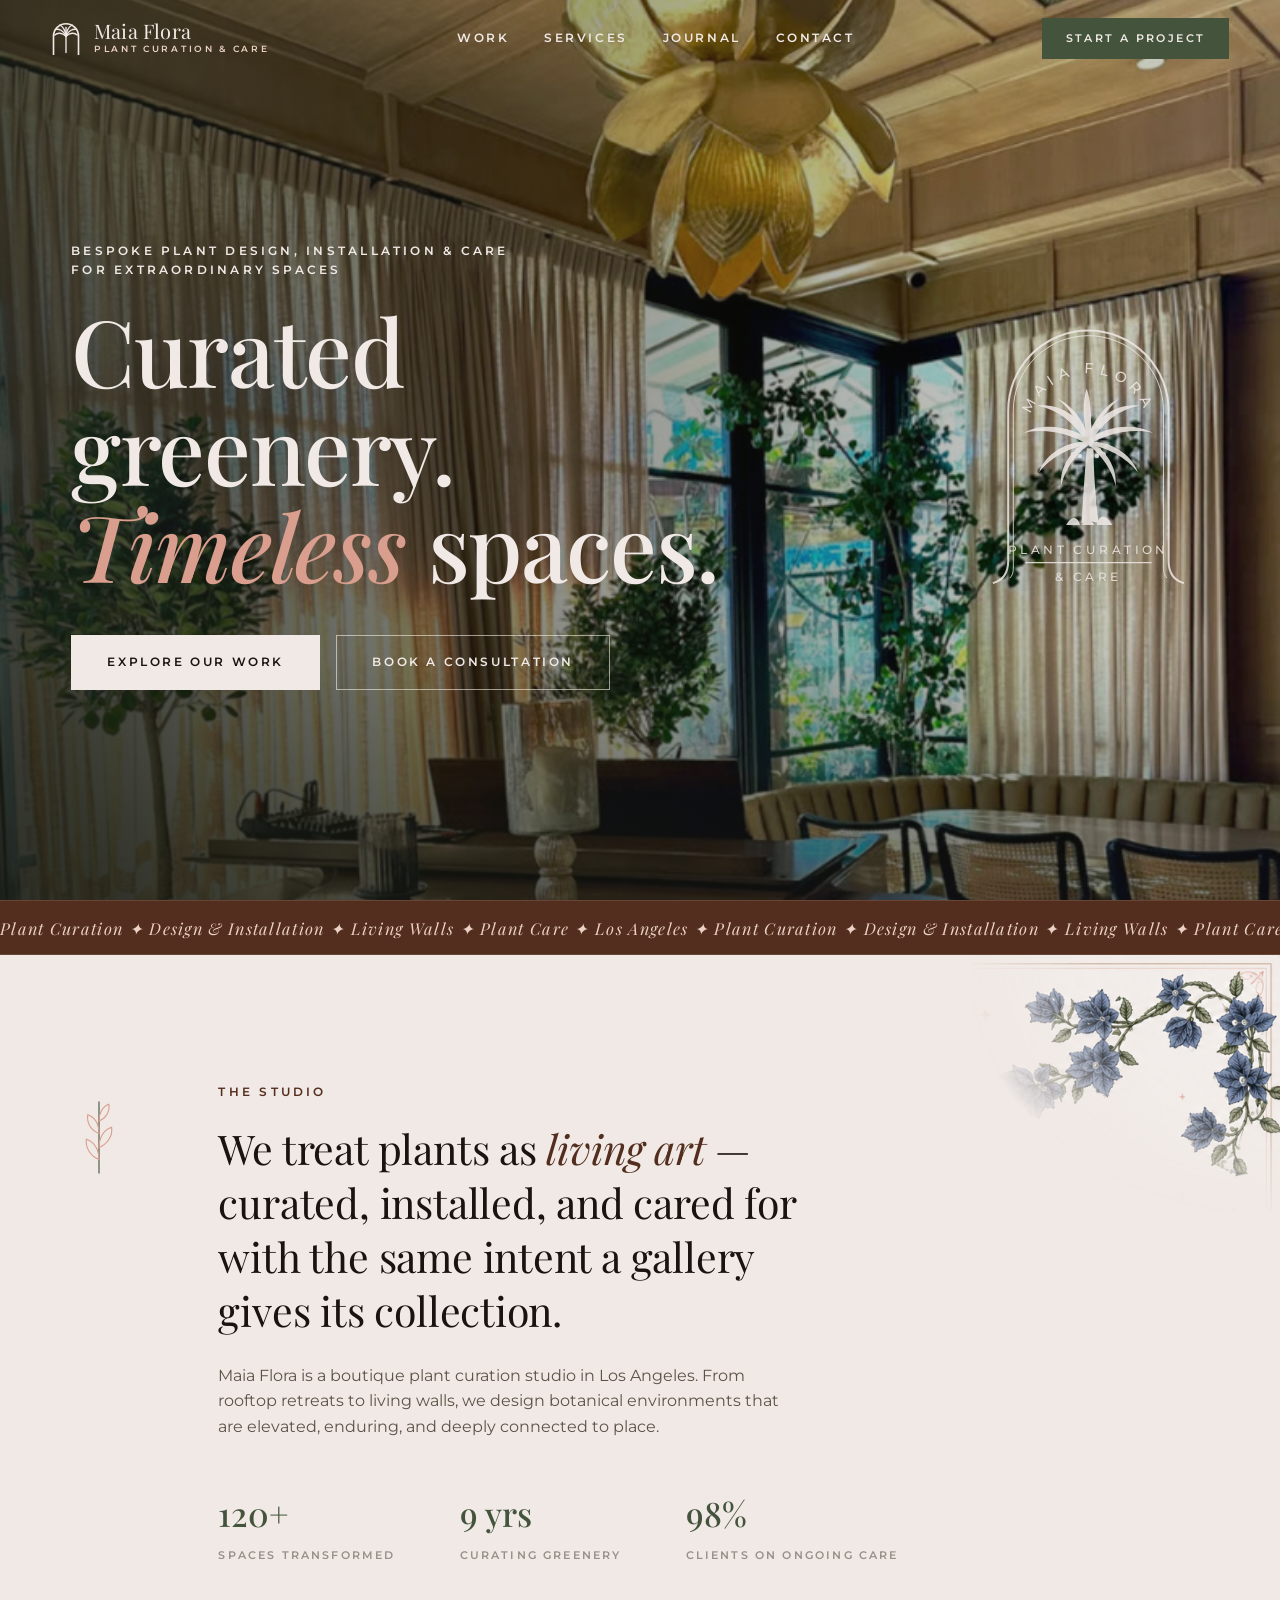
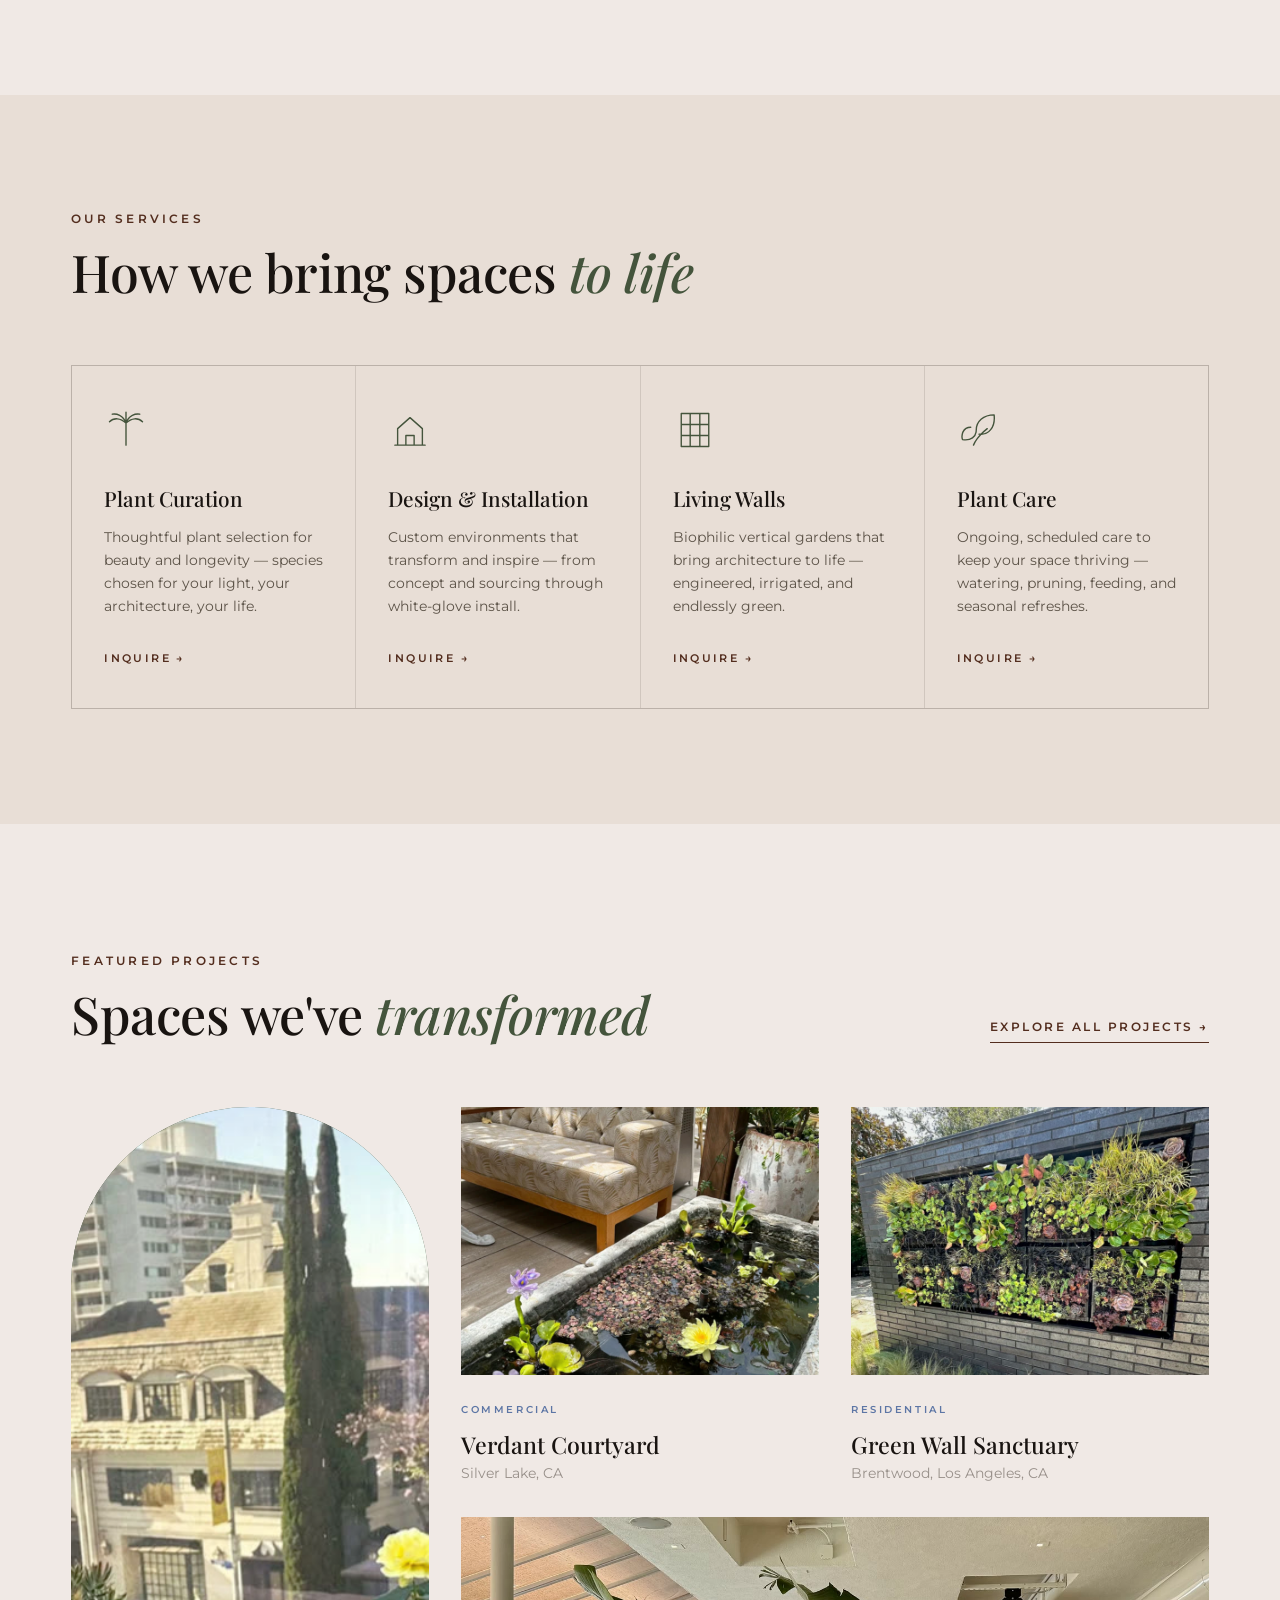
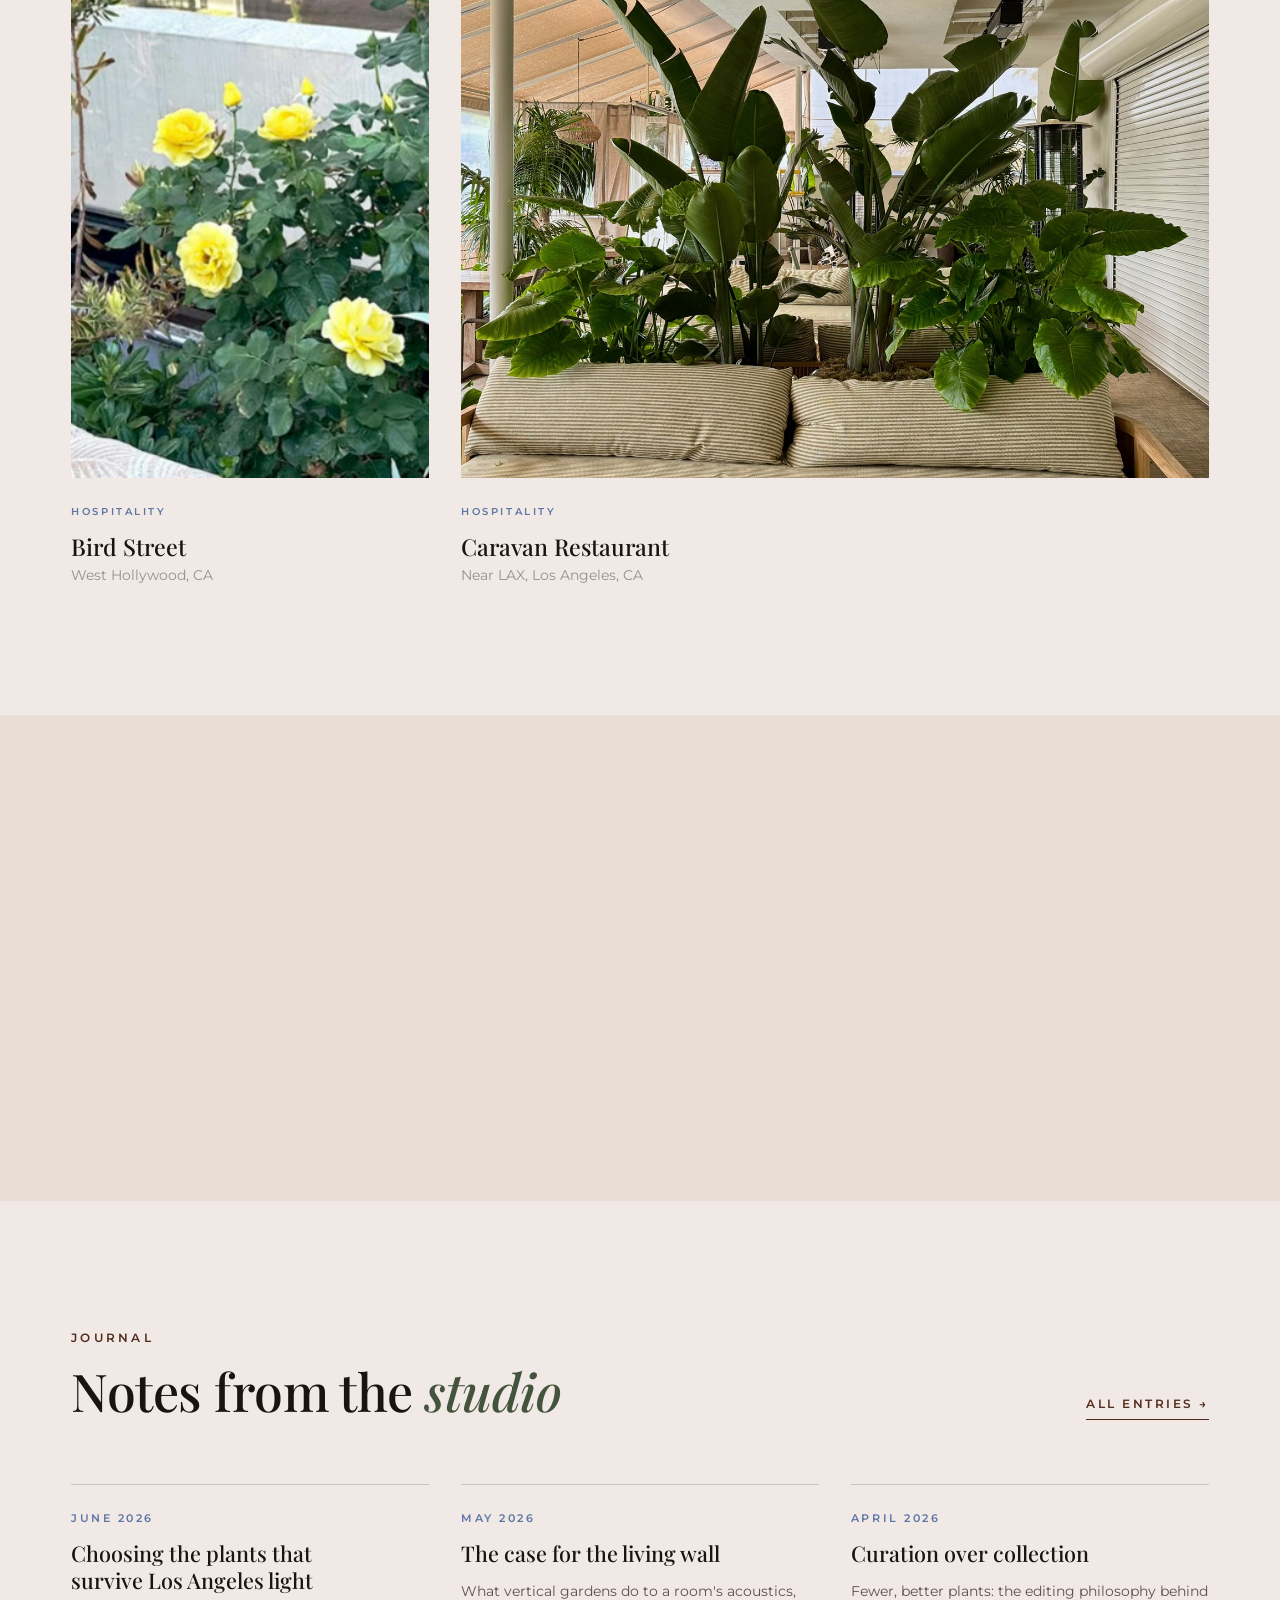
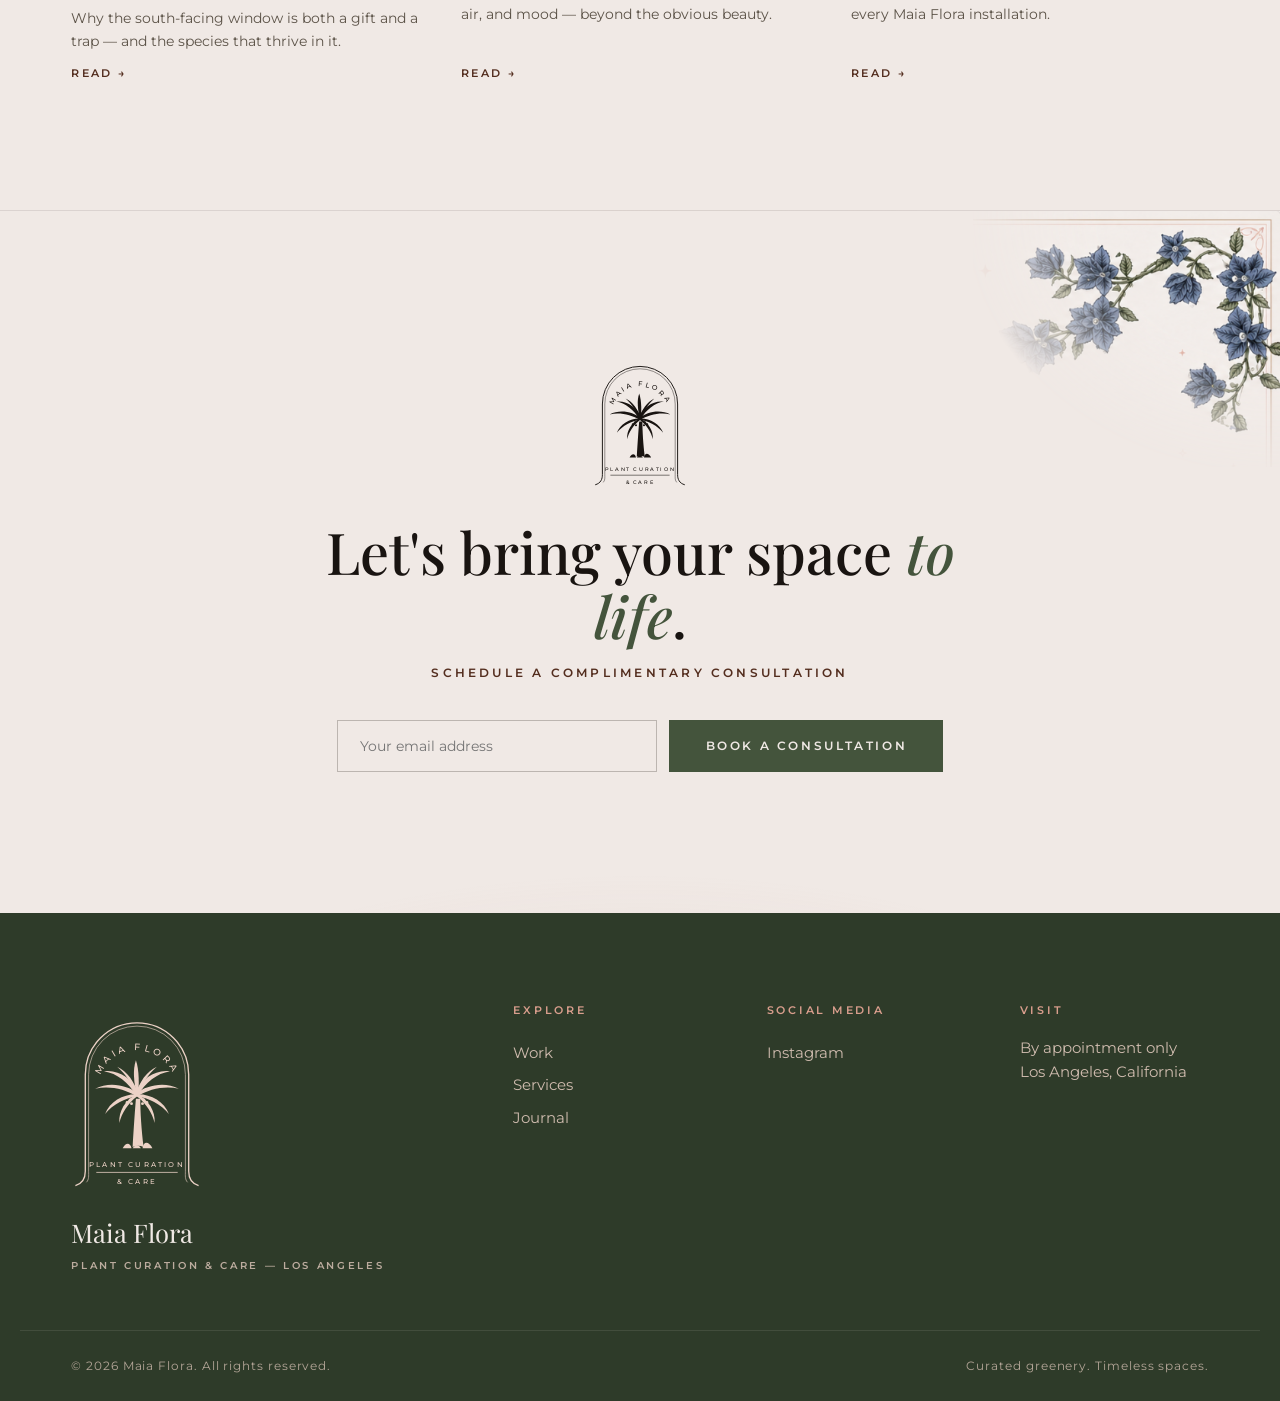
==== commit e6916766: "Remove shop section (parked for future return)" ====
--- a/index.html
+++ b/index.html
@@ -82,7 +82,6 @@
   <nav class="nav__links" id="navLinks" aria-label="Primary">
     <a href="#work">Work</a>
     <a href="#services">Services</a>
-    <a href="#shop">Shop</a>
     <a href="#journal">Journal</a>
     <a href="#contact">Contact</a>
   </nav>
@@ -267,45 +266,6 @@
   </div>
 </section>
 
-<!-- ═══════════ SHOP ═══════════ -->
-<section class="shop" id="shop">
-  <div class="container">
-    <div class="shop__head reveal">
-      <div>
-        <p class="eyebrow eyebrow--rose">Shop the Collection</p>
-        <h2 class="section-title section-title--light">Curated plants, statement planters<br>&amp; botanical essentials</h2>
-      </div>
-      <a href="#contact" class="text-link text-link--light">Shop now <span aria-hidden="true">→</span></a>
-    </div>
-    <div class="shop__grid">
-      <a href="#contact" class="product reveal">
-        <div class="product__media">
-          <img src="https://images.unsplash.com/photo-1526397751294-331021109fbd?auto=format&fit=crop&w=800&q=80" alt="Sculptural potted specimen tree" loading="lazy" onerror="this.remove()">
-        </div>
-        <h3>Olive Tree</h3><span class="product__price">$285</span>
-      </a>
-      <a href="#contact" class="product reveal">
-        <div class="product__media">
-          <img src="https://images.unsplash.com/photo-1614594975525-e45190c55d0b?auto=format&fit=crop&w=800&q=80" alt="Monstera deliciosa" loading="lazy" onerror="this.remove()">
-        </div>
-        <h3>Monstera Deliciosa</h3><span class="product__price">$125</span>
-      </a>
-      <a href="#contact" class="product reveal">
-        <div class="product__media">
-          <img src="https://images.unsplash.com/photo-1611211232932-da3113c5b960?auto=format&fit=crop&w=800&q=80" alt="Handcrafted ceramic planter" loading="lazy" onerror="this.remove()">
-        </div>
-        <h3>Handcrafted Planter</h3><span class="product__price">$88</span>
-      </a>
-      <a href="#contact" class="product reveal">
-        <div class="product__media">
-          <img src="https://images.unsplash.com/photo-1608571423902-eed4a5ad8108?auto=format&fit=crop&w=800&q=80" alt="Amber apothecary bottle in palm-leaf shadow" loading="lazy" onerror="this.remove()">
-        </div>
-        <h3>Plant Care Set</h3><span class="product__price">$48</span>
-      </a>
-    </div>
-  </div>
-</section>
-
 <!-- ═══════════ JOURNAL ═══════════ -->
 <section class="journal" id="journal">
   <div class="container">
@@ -368,7 +328,6 @@
       <h4>Explore</h4>
       <a href="#work">Work</a>
       <a href="#services">Services</a>
-      <a href="#shop">Shop</a>
       <a href="#journal">Journal</a>
     </nav>
     <nav class="footer__col" aria-label="Social media">
@@ -386,6 +345,6 @@
   </div>
 </footer>
 
-<script src="js/main.js?v=9"></script>
+<script src="js/main.js?v=10"></script>
 </body>
 </html>
